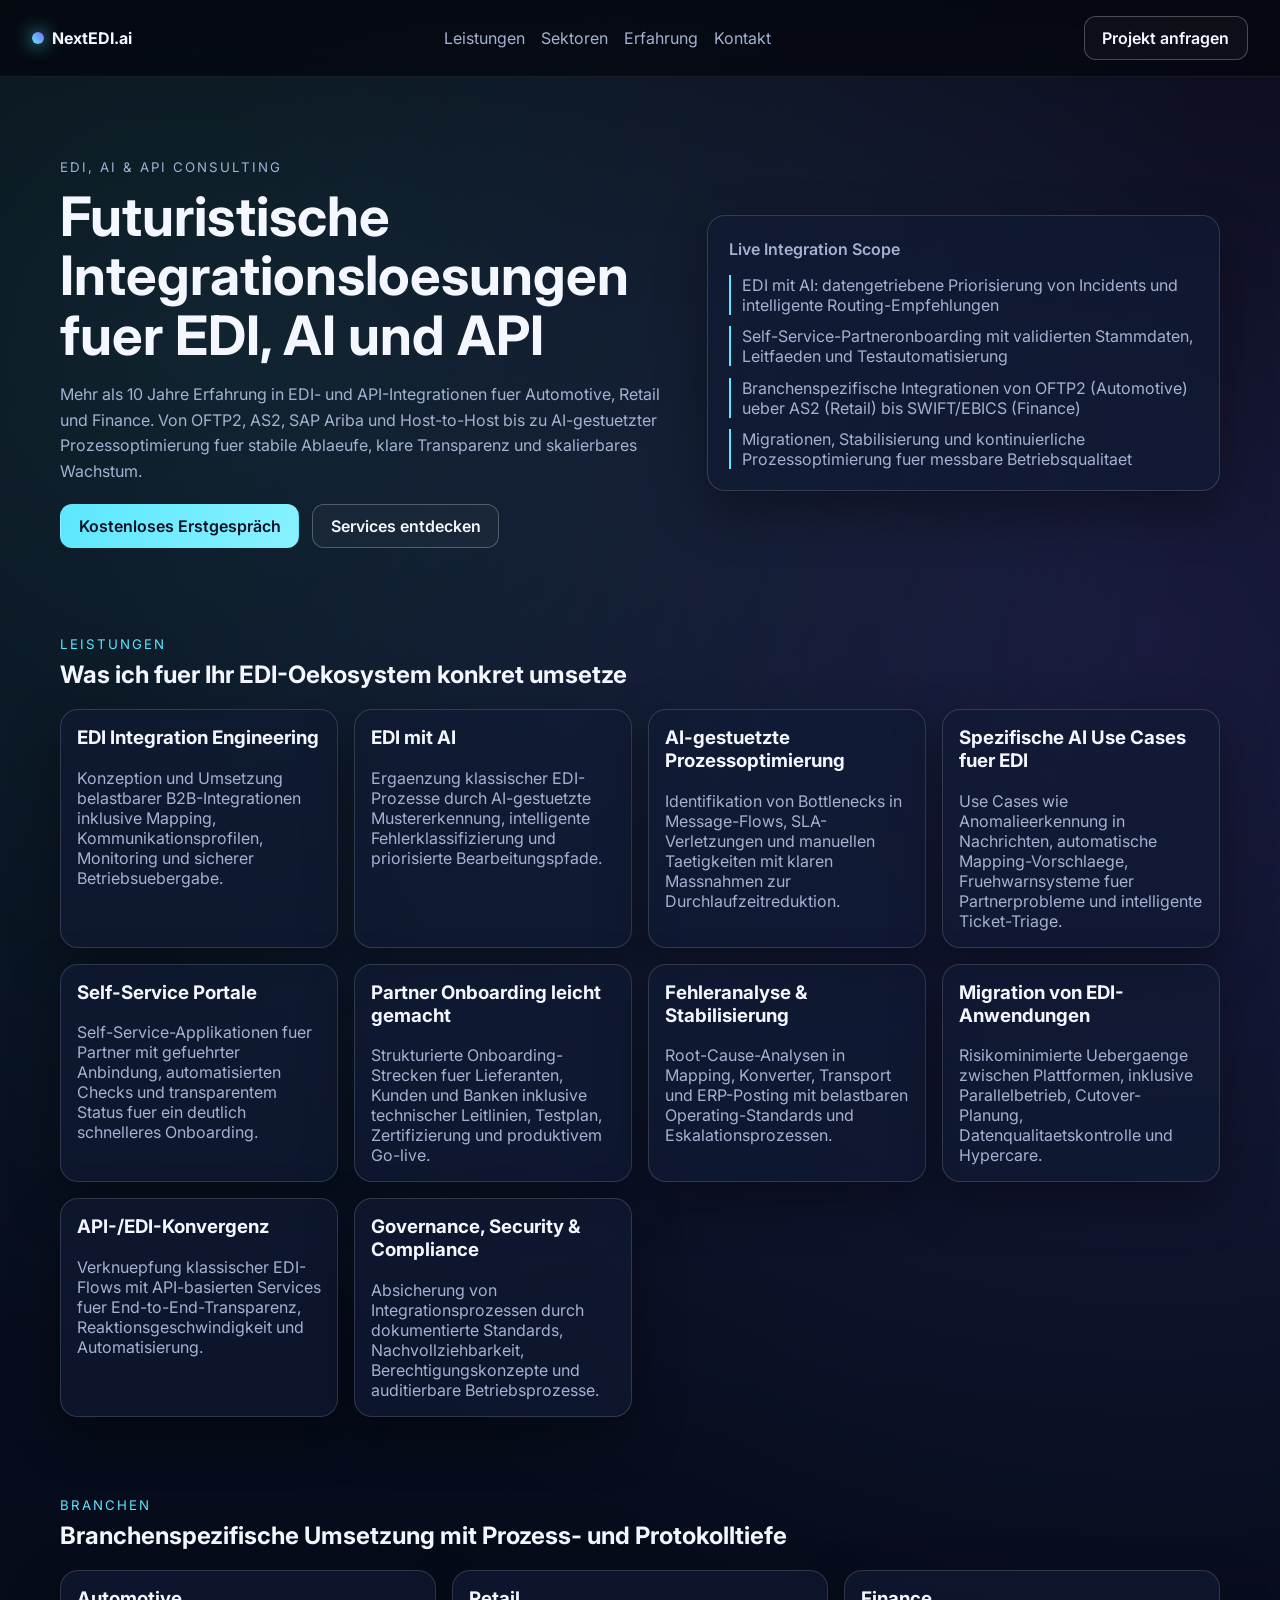
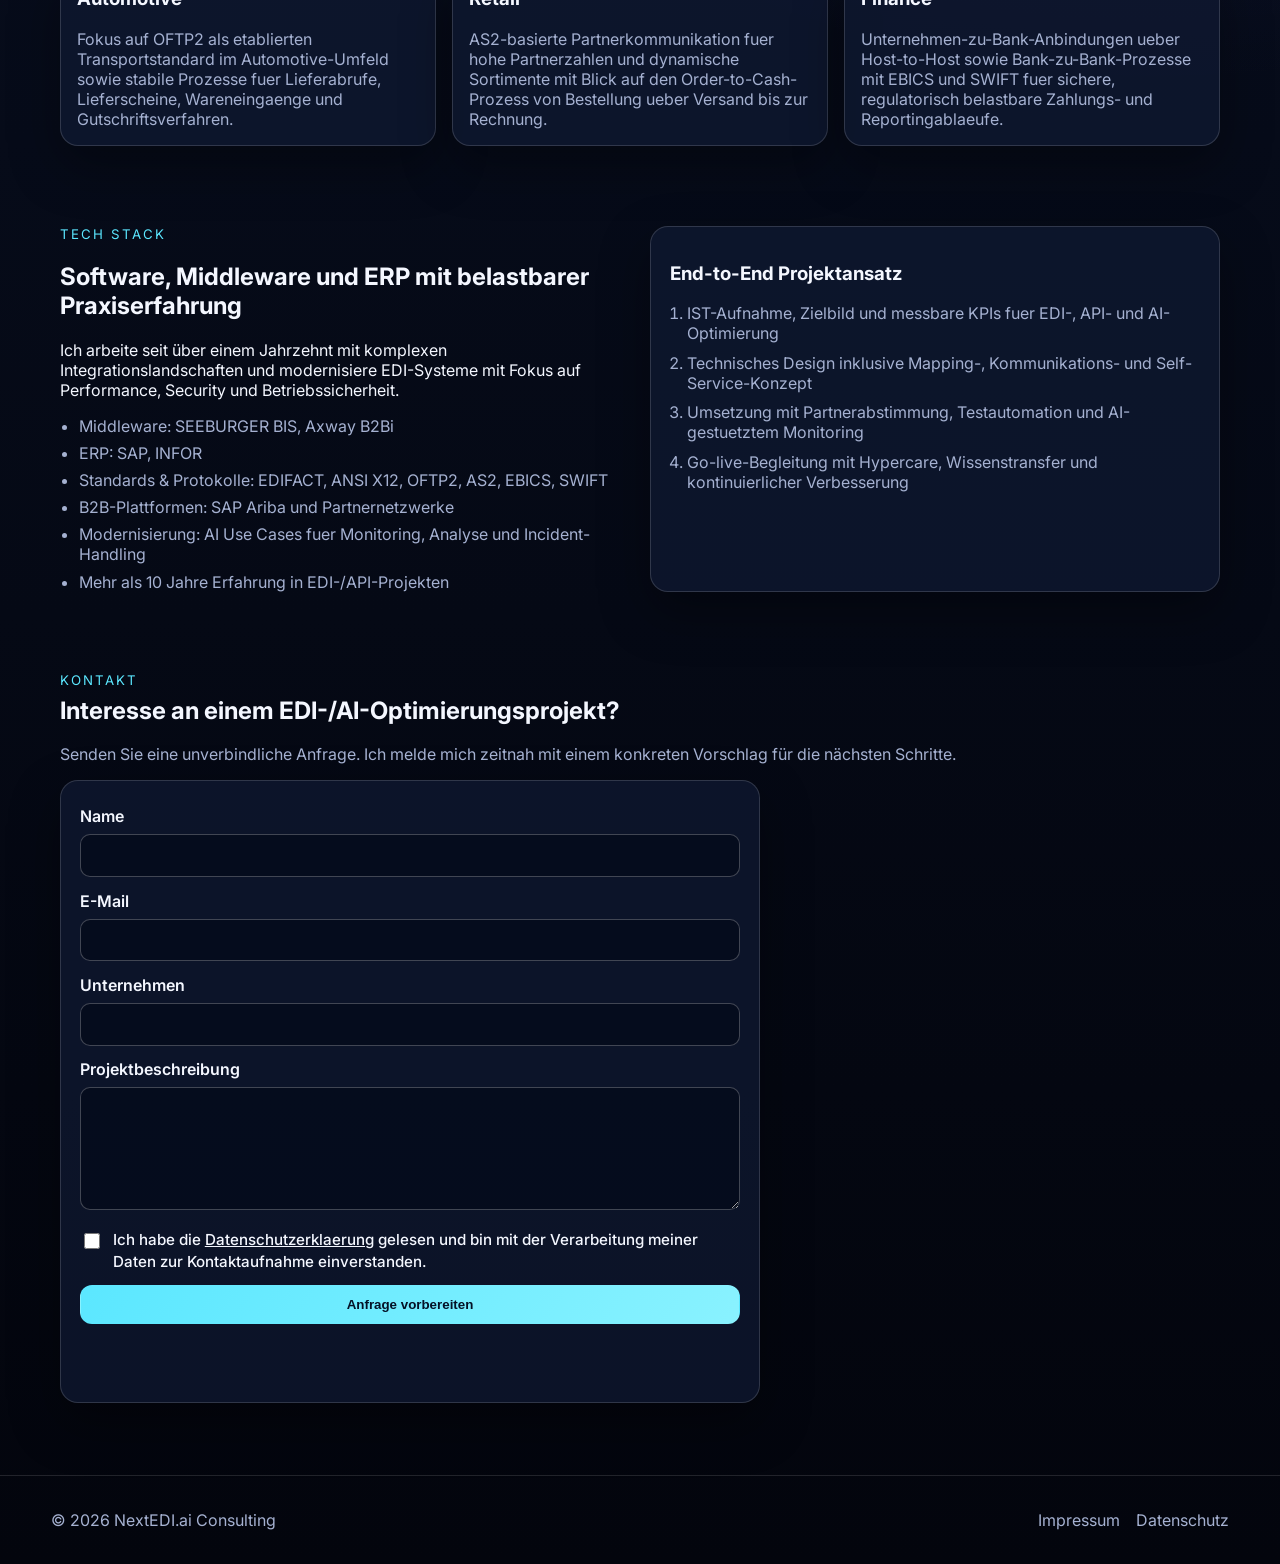
==== index.html @ 522cbedc "Update project URLs to edi-consulting path Co-authored-by: dk1189 <dk1189@users.noreply.github.com>" ====
<!doctype html>
<html lang="de">
  <head>
    <meta charset="UTF-8" />
    <meta name="viewport" content="width=device-width, initial-scale=1.0" />
    <title>NextEDI.ai | EDI, API & AI Integrationsberatung</title>
    <meta
      name="description"
      content="NextEDI.ai bietet EDI-, API- und AI-Integrationsberatung fuer Automotive, Retail und Finance: Onboarding, Self-Service, Fehleranalyse und Migration."
    />
    <meta name="robots" content="index,follow,max-snippet:-1,max-image-preview:large,max-video-preview:-1" />
    <link rel="canonical" href="https://dk1189.github.io/edi-consulting/" />
    <meta property="og:type" content="website" />
    <meta property="og:locale" content="de_DE" />
    <meta property="og:title" content="NextEDI.ai | EDI, API & AI Integrationsberatung" />
    <meta
      property="og:description"
      content="Mehr als 10 Jahre Erfahrung in EDI- und API-Projekten mit AI-gestuetzter Prozessoptimierung fuer Automotive, Retail und Finance."
    />
    <meta property="og:url" content="https://dk1189.github.io/edi-consulting/" />
    <meta property="og:site_name" content="NextEDI.ai" />
    <meta property="og:image" content="https://dk1189.github.io/edi-consulting/assets/og-image.svg" />
    <meta name="twitter:card" content="summary_large_image" />
    <meta name="twitter:title" content="NextEDI.ai | EDI, API & AI Integrationsberatung" />
    <meta
      name="twitter:description"
      content="Spezialisierte Beratung fuer EDI, API und AI in Automotive, Retail und Finance."
    />
    <meta name="twitter:image" content="https://dk1189.github.io/edi-consulting/assets/og-image.svg" />
    <link rel="preconnect" href="https://fonts.googleapis.com" />
    <link rel="preconnect" href="https://fonts.gstatic.com" crossorigin />
    <link
      href="https://fonts.googleapis.com/css2?family=Inter:wght@400;500;600;700;800&display=swap"
      rel="stylesheet"
    />
    <link rel="stylesheet" href="./assets/style.css" />
    <script type="application/ld+json">
      {
        "@context": "https://schema.org",
        "@type": "ProfessionalService",
        "name": "NextEDI.ai",
        "url": "https://dk1189.github.io/edi-consulting/",
        "description": "Beratung und Umsetzung fuer EDI, API und AI in B2B-Integrationsprozessen.",
        "areaServed": "DACH",
        "founder": {
          "@type": "Person",
          "name": "David Karaoglan"
        },
        "address": {
          "@type": "PostalAddress",
          "streetAddress": "Waldstrasse 22",
          "postalCode": "75031",
          "addressLocality": "Eppingen",
          "addressCountry": "DE"
        },
        "email": "kontakt@nextedi.ai",
        "knowsAbout": [
          "EDI",
          "API Integration",
          "AI in EDI",
          "OFTP2",
          "AS2",
          "EBICS",
          "SWIFT",
          "SAP Ariba",
          "SEEBURGER BIS",
          "Axway B2Bi"
        ]
      }
    </script>
  </head>
  <body>
    <header class="site-header">
      <a class="logo" href="#top">
        <span class="logo-glow"></span>
        <span>NextEDI.ai</span>
      </a>
      <nav class="main-nav" aria-label="Hauptnavigation">
        <a href="#services">Leistungen</a>
        <a href="#industries">Sektoren</a>
        <a href="#experience">Erfahrung</a>
        <a href="#contact">Kontakt</a>
      </nav>
      <a class="button ghost" href="#contact">Projekt anfragen</a>
    </header>

    <main id="top">
      <section class="hero">
        <div class="hero-content">
          <p class="eyebrow">EDI, AI & API CONSULTING</p>
          <h1>Futuristische Integrationsloesungen fuer EDI, AI und API</h1>
          <p>
            Mehr als 10 Jahre Erfahrung in EDI- und API-Integrationen fuer Automotive, Retail und
            Finance. Von OFTP2, AS2, SAP Ariba und Host-to-Host bis zu AI-gestuetzter
            Prozessoptimierung fuer stabile Ablaeufe, klare Transparenz und skalierbares Wachstum.
          </p>
          <div class="hero-actions">
            <a class="button" href="#contact">Kostenloses Erstgespräch</a>
            <a class="button secondary" href="#services">Services entdecken</a>
          </div>
        </div>
        <div class="hero-panel" aria-hidden="true">
          <p class="panel-title">Live Integration Scope</p>
          <ul id="highlights-list"></ul>
        </div>
      </section>

      <section id="services" class="section">
        <div class="section-head">
          <p class="eyebrow">LEISTUNGEN</p>
          <h2>Was ich fuer Ihr EDI-Oekosystem konkret umsetze</h2>
        </div>
        <div id="services-grid" class="card-grid"></div>
      </section>

      <section id="industries" class="section">
        <div class="section-head">
          <p class="eyebrow">BRANCHEN</p>
          <h2>Branchenspezifische Umsetzung mit Prozess- und Protokolltiefe</h2>
        </div>
        <div id="industries-grid" class="card-grid"></div>
      </section>

      <section id="experience" class="section split">
        <div>
          <p class="eyebrow">TECH STACK</p>
          <h2>Software, Middleware und ERP mit belastbarer Praxiserfahrung</h2>
          <p>
            Ich arbeite seit über einem Jahrzehnt mit komplexen Integrationslandschaften und
            modernisiere EDI-Systeme mit Fokus auf Performance, Security und Betriebssicherheit.
          </p>
          <ul id="tools-list" class="bullets"></ul>
        </div>
        <div class="experience-box">
          <h3>End-to-End Projektansatz</h3>
          <ol id="process-list"></ol>
        </div>
      </section>

      <section id="contact" class="section contact">
        <div class="section-head">
          <p class="eyebrow">KONTAKT</p>
          <h2>Interesse an einem EDI-/AI-Optimierungsprojekt?</h2>
          <p>
            Senden Sie eine unverbindliche Anfrage. Ich melde mich zeitnah mit einem konkreten
            Vorschlag für die nächsten Schritte.
          </p>
        </div>
        <form id="contact-form" novalidate>
          <label for="name">Name</label>
          <input id="name" name="name" type="text" required />

          <label for="email">E-Mail</label>
          <input id="email" name="email" type="email" required />

          <label for="company">Unternehmen</label>
          <input id="company" name="company" type="text" />

          <label for="message">Projektbeschreibung</label>
          <textarea id="message" name="message" rows="5" required></textarea>

          <label class="consent-row" for="privacy-consent">
            <input id="privacy-consent" name="privacy-consent" type="checkbox" required />
            <span>
              Ich habe die
              <a href="./datenschutz.html" target="_blank" rel="noopener noreferrer"
                >Datenschutzerklaerung</a
              >
              gelesen und bin mit der Verarbeitung meiner Daten zur Kontaktaufnahme einverstanden.
            </span>
          </label>

          <button class="button" type="submit">Anfrage vorbereiten</button>
          <p id="form-message" class="form-message" role="status" aria-live="polite"></p>
        </form>
      </section>
    </main>

    <footer class="site-footer">
      <p>&copy; <span id="year"></span> NextEDI.ai Consulting</p>
      <nav aria-label="Rechtliche Links">
        <a href="./impressum.html">Impressum</a>
        <a href="./datenschutz.html">Datenschutz</a>
      </nav>
    </footer>

    <script src="./assets/app.js"></script>
  </body>
</html>
---- assets/style.css ----
:root {
  --bg: #05070f;
  --bg-alt: #0a1022;
  --text: #f4f7ff;
  --muted: #a5b1d1;
  --accent: #5be7ff;
  --accent-alt: #7a6dff;
  --line: rgba(255, 255, 255, 0.15);
  --card: rgba(17, 27, 52, 0.7);
  --shadow: 0 20px 50px rgba(0, 0, 0, 0.35);
}

*,
*::before,
*::after {
  box-sizing: border-box;
}

html,
body {
  margin: 0;
  padding: 0;
}

body {
  font-family: "Inter", system-ui, -apple-system, sans-serif;
  color: var(--text);
  background:
    radial-gradient(circle at 15% 10%, rgba(91, 231, 255, 0.12), transparent 34%),
    radial-gradient(circle at 90% 20%, rgba(122, 109, 255, 0.17), transparent 38%),
    linear-gradient(180deg, #04060d 0%, #070d1d 40%, #03050d 100%);
  min-height: 100vh;
}

a {
  color: inherit;
}

.site-header {
  position: sticky;
  top: 0;
  z-index: 10;
  backdrop-filter: blur(10px);
  background: rgba(4, 7, 15, 0.78);
  border-bottom: 1px solid rgba(255, 255, 255, 0.08);
  display: flex;
  align-items: center;
  justify-content: space-between;
  gap: 1rem;
  padding: 1rem 2rem;
}

.logo {
  display: inline-flex;
  align-items: center;
  gap: 0.5rem;
  text-decoration: none;
  font-weight: 700;
}

.logo-glow {
  width: 12px;
  height: 12px;
  border-radius: 999px;
  background: linear-gradient(45deg, var(--accent), var(--accent-alt));
  box-shadow: 0 0 18px var(--accent);
}

.main-nav {
  display: flex;
  flex-wrap: wrap;
  gap: 1rem;
}

.main-nav a,
.site-footer a {
  text-decoration: none;
  color: var(--muted);
  transition: color 0.2s ease;
}

.main-nav a:hover,
.site-footer a:hover {
  color: var(--text);
}

main {
  width: min(1160px, 92%);
  margin: 0 auto;
}

.hero {
  display: grid;
  grid-template-columns: 1.2fr 1fr;
  align-items: center;
  gap: 2rem;
  padding: 5rem 0 3rem;
}

.hero h1 {
  font-size: clamp(2rem, 5vw, 3.4rem);
  line-height: 1.1;
  margin: 0.2rem 0 1rem;
}

.hero p {
  color: var(--muted);
  line-height: 1.6;
}

.eyebrow {
  color: var(--accent);
  font-size: 0.83rem;
  letter-spacing: 0.15em;
  text-transform: uppercase;
  margin: 0 0 0.5rem;
}

.hero-panel,
.card,
.experience-box,
form,
.legal-content {
  background: var(--card);
  border: 1px solid var(--line);
  border-radius: 18px;
  box-shadow: var(--shadow);
}

.hero-panel {
  padding: 1.3rem;
}

.panel-title {
  margin: 0 0 0.8rem;
  font-weight: 600;
}

.hero-panel ul {
  list-style: none;
  padding: 0;
  margin: 0;
  display: grid;
  gap: 0.7rem;
}

.hero-panel li {
  color: var(--muted);
  border-left: 2px solid var(--accent);
  padding-left: 0.7rem;
}

.hero-actions {
  display: flex;
  flex-wrap: wrap;
  gap: 0.8rem;
  margin-top: 1.2rem;
}

.button {
  display: inline-flex;
  align-items: center;
  justify-content: center;
  border-radius: 12px;
  border: 1px solid transparent;
  padding: 0.7rem 1.1rem;
  text-decoration: none;
  font-weight: 600;
  color: #041126;
  background: linear-gradient(125deg, var(--accent), #89f2ff);
  cursor: pointer;
  transition: transform 0.2s ease, box-shadow 0.2s ease;
}

.button:hover {
  transform: translateY(-1px);
  box-shadow: 0 8px 24px rgba(91, 231, 255, 0.35);
}

.button.secondary,
.button.ghost {
  color: var(--text);
  border-color: rgba(255, 255, 255, 0.25);
  background: rgba(255, 255, 255, 0.03);
}

.section {
  padding: 2.5rem 0;
}

.section-head h2 {
  margin-top: 0;
}

.section-head p:not(.eyebrow) {
  color: var(--muted);
}

.card-grid {
  display: grid;
  grid-template-columns: repeat(auto-fit, minmax(220px, 1fr));
  gap: 1rem;
}

.card {
  padding: 1rem;
}

.card h3 {
  margin-top: 0;
}

.card p {
  color: var(--muted);
  margin-bottom: 0;
}

.split {
  display: grid;
  grid-template-columns: 1fr 1fr;
  gap: 1.2rem;
}

.bullets {
  margin: 1rem 0 0;
  padding-left: 1.2rem;
  color: var(--muted);
}

.bullets li + li {
  margin-top: 0.45rem;
}

.experience-box {
  padding: 1rem 1.2rem;
}

.experience-box ol {
  margin: 0.8rem 0 0;
  color: var(--muted);
  padding-left: 1.1rem;
}

.experience-box li + li {
  margin-top: 0.6rem;
}

.contact form,
form {
  max-width: 700px;
  padding: 1.2rem;
  display: grid;
  gap: 0.5rem;
}

label {
  font-weight: 600;
  margin-top: 0.35rem;
}

.consent-row {
  display: flex;
  align-items: flex-start;
  gap: 0.6rem;
  font-weight: 500;
  font-size: 0.95rem;
  line-height: 1.45;
  margin: 0.7rem 0 0.2rem;
}

.consent-row input[type="checkbox"] {
  width: 1rem;
  height: 1rem;
  padding: 0;
  border-radius: 4px;
  border: 1px solid rgba(255, 255, 255, 0.45);
  background: rgba(3, 9, 25, 0.9);
  margin-top: 0.2rem;
  flex-shrink: 0;
  accent-color: var(--accent);
}

.consent-row a {
  color: var(--accent-2);
}

input,
textarea {
  background: rgba(3, 9, 25, 0.7);
  border: 1px solid rgba(255, 255, 255, 0.24);
  border-radius: 10px;
  color: var(--text);
  padding: 0.65rem 0.75rem;
  font: inherit;
}

input:focus,
textarea:focus {
  outline: 2px solid rgba(91, 231, 255, 0.55);
  outline-offset: 1px;
}

.form-message {
  min-height: 1.2rem;
  color: var(--muted);
}

.site-footer {
  border-top: 1px solid rgba(255, 255, 255, 0.12);
  margin-top: 2rem;
  padding: 1.1rem 4%;
  display: flex;
  align-items: center;
  justify-content: space-between;
  gap: 1rem;
  color: var(--muted);
}

.site-footer nav {
  display: flex;
  gap: 1rem;
}

.legal-page main {
  width: min(900px, 92%);
  padding: 3rem 0;
}

.legal-content {
  padding: 1.2rem;
  line-height: 1.6;
  color: var(--muted);
}

.legal-content h1,
.legal-content h2 {
  color: var(--text);
}

@media (max-width: 900px) {
  .hero,
  .split {
    grid-template-columns: 1fr;
  }

  .site-header {
    padding: 0.9rem 1rem;
  }

  .main-nav {
    display: none;
  }

  .site-footer {
    flex-direction: column;
    align-items: flex-start;
  }
}
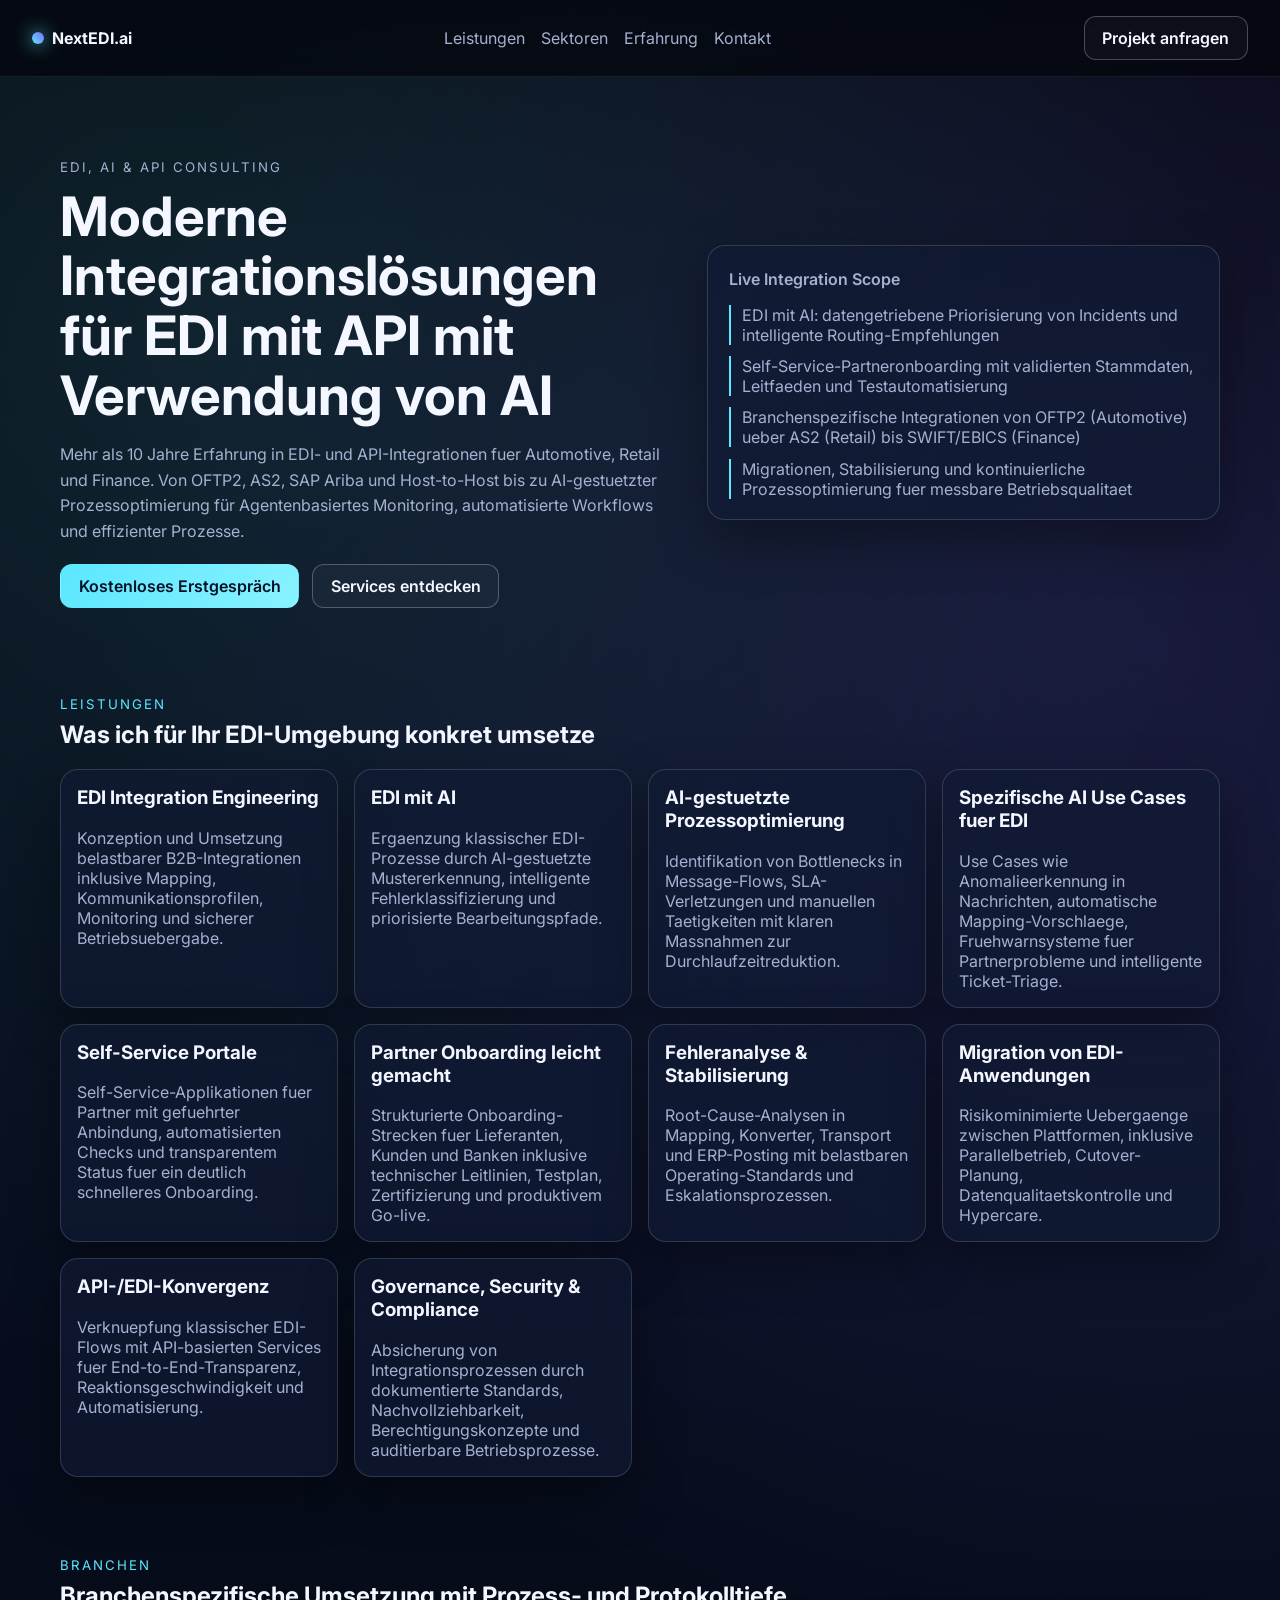
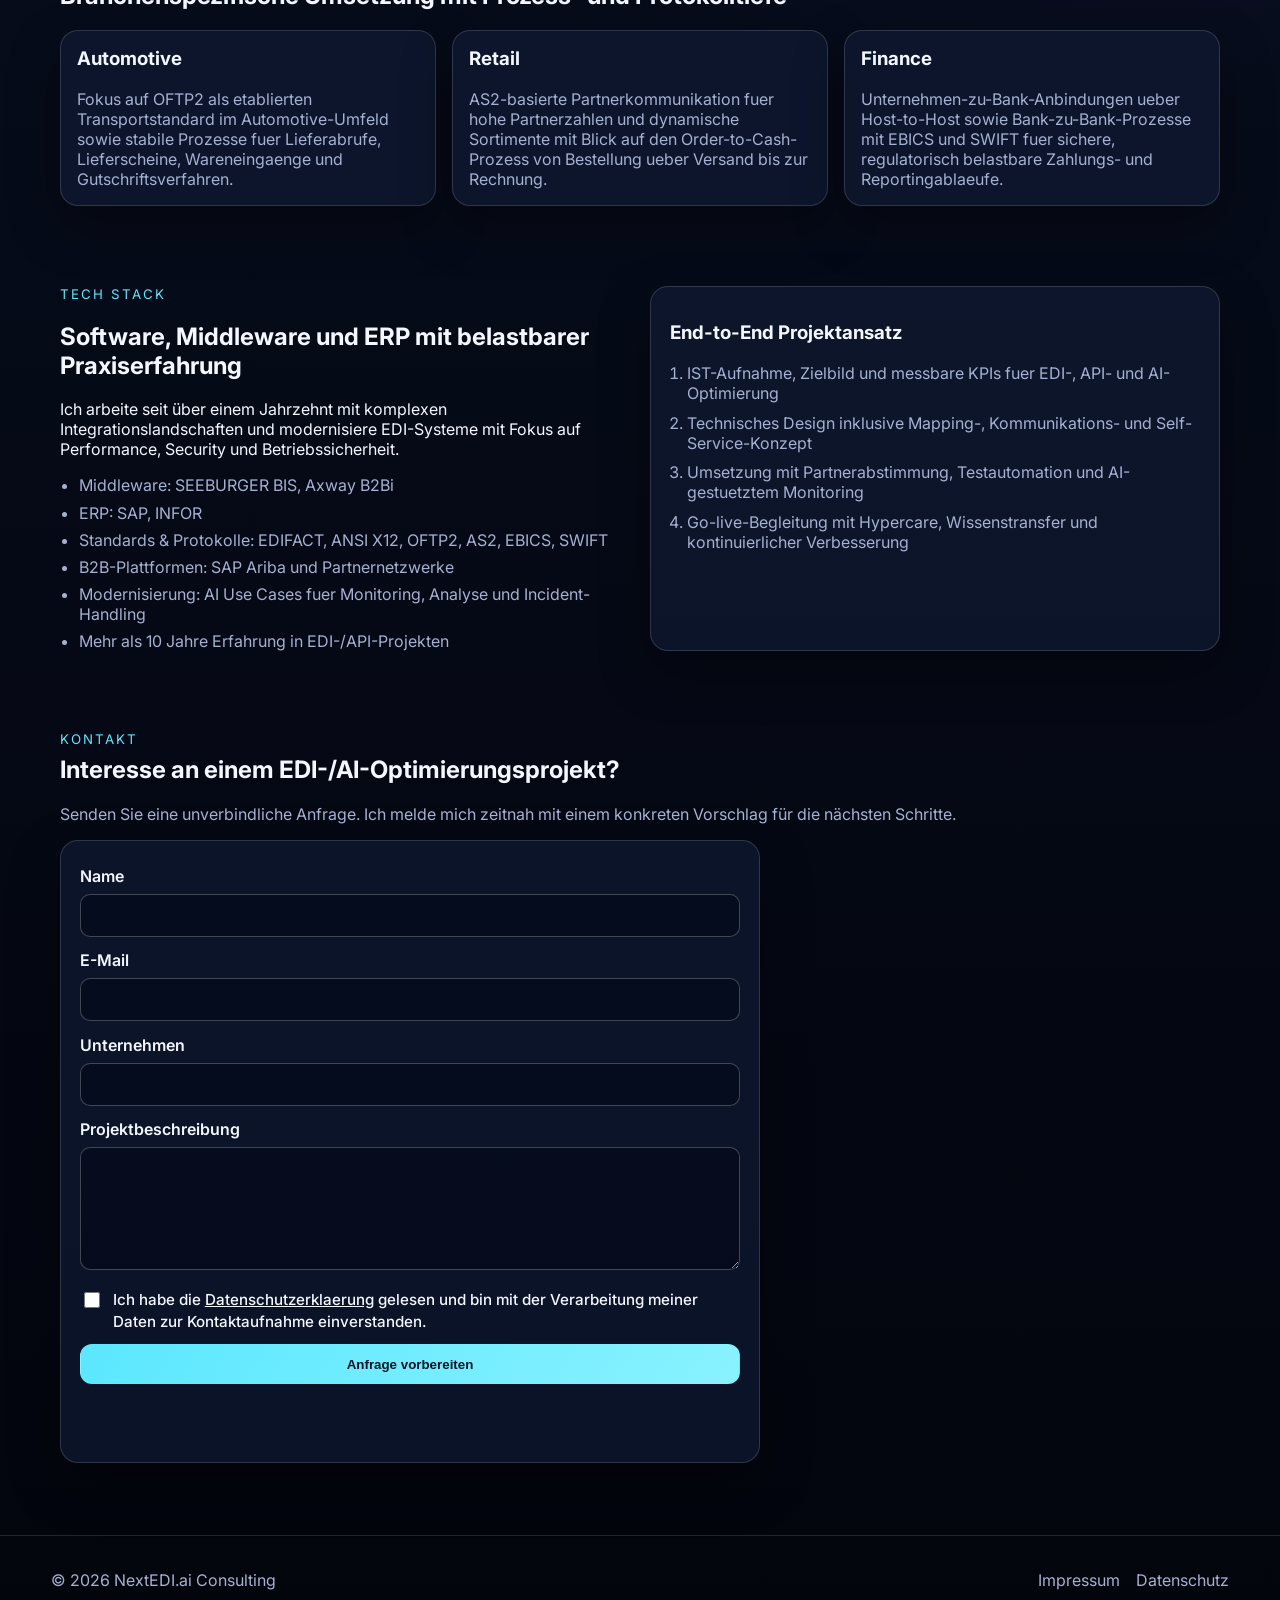
==== commit 4c83387c: "Update meta descriptions and headings in index.html" ====
--- a/index.html
+++ b/index.html
@@ -6,7 +6,7 @@
     <title>NextEDI.ai | EDI, API & AI Integrationsberatung</title>
     <meta
       name="description"
-      content="NextEDI.ai bietet EDI-, API- und AI-Integrationsberatung fuer Automotive, Retail und Finance: Onboarding, Self-Service, Fehleranalyse und Migration."
+      content="NextEDI.ai bietet EDI-, API- und AI-Integrationsberatung: Von Partner Onboarding, Self-Service, Fehleranalyse und Migration."
     />
     <meta name="robots" content="index,follow,max-snippet:-1,max-image-preview:large,max-video-preview:-1" />
     <link rel="canonical" href="https://dk1189.github.io/edi-consulting/" />
@@ -15,7 +15,7 @@
     <meta property="og:title" content="NextEDI.ai | EDI, API & AI Integrationsberatung" />
     <meta
       property="og:description"
-      content="Mehr als 10 Jahre Erfahrung in EDI- und API-Projekten mit AI-gestuetzter Prozessoptimierung fuer Automotive, Retail und Finance."
+      content="Mehr als 10 Jahre Erfahrung in EDI- und API-Projekten mit AI-gestuetzter Prozessoptimierung."
     />
     <meta property="og:url" content="https://dk1189.github.io/edi-consulting/" />
     <meta property="og:site_name" content="NextEDI.ai" />
@@ -88,11 +88,11 @@
       <section class="hero">
         <div class="hero-content">
           <p class="eyebrow">EDI, AI & API CONSULTING</p>
-          <h1>Futuristische Integrationsloesungen fuer EDI, AI und API</h1>
+          <h1>Moderne Integrationslösungen für EDI mit API mit Verwendung von AI</h1>
           <p>
             Mehr als 10 Jahre Erfahrung in EDI- und API-Integrationen fuer Automotive, Retail und
             Finance. Von OFTP2, AS2, SAP Ariba und Host-to-Host bis zu AI-gestuetzter
-            Prozessoptimierung fuer stabile Ablaeufe, klare Transparenz und skalierbares Wachstum.
+            Prozessoptimierung für Agentenbasiertes Monitoring, automatisierte Workflows und effizienter Prozesse.
           </p>
           <div class="hero-actions">
             <a class="button" href="#contact">Kostenloses Erstgespräch</a>
@@ -108,7 +108,7 @@
       <section id="services" class="section">
         <div class="section-head">
           <p class="eyebrow">LEISTUNGEN</p>
-          <h2>Was ich fuer Ihr EDI-Oekosystem konkret umsetze</h2>
+          <h2>Was ich für Ihr EDI-Umgebung konkret umsetze</h2>
         </div>
         <div id="services-grid" class="card-grid"></div>
       </section>
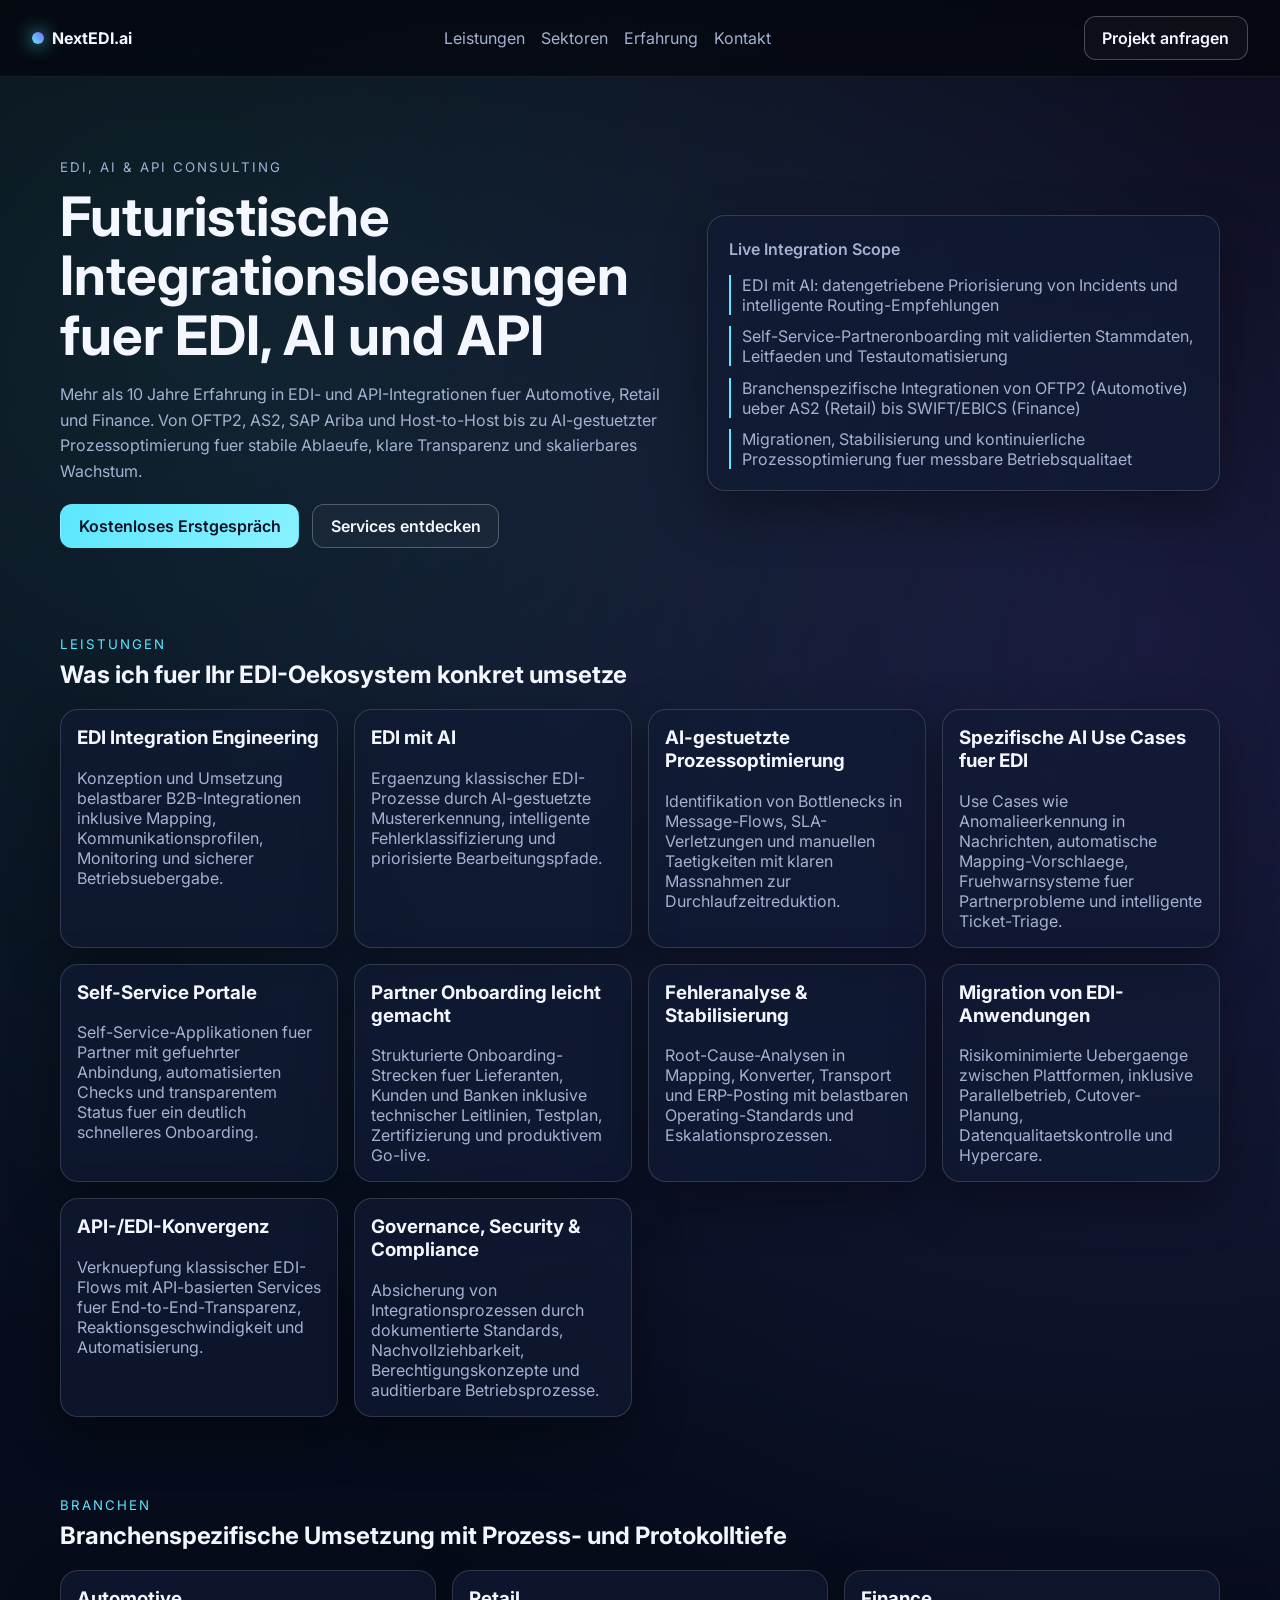
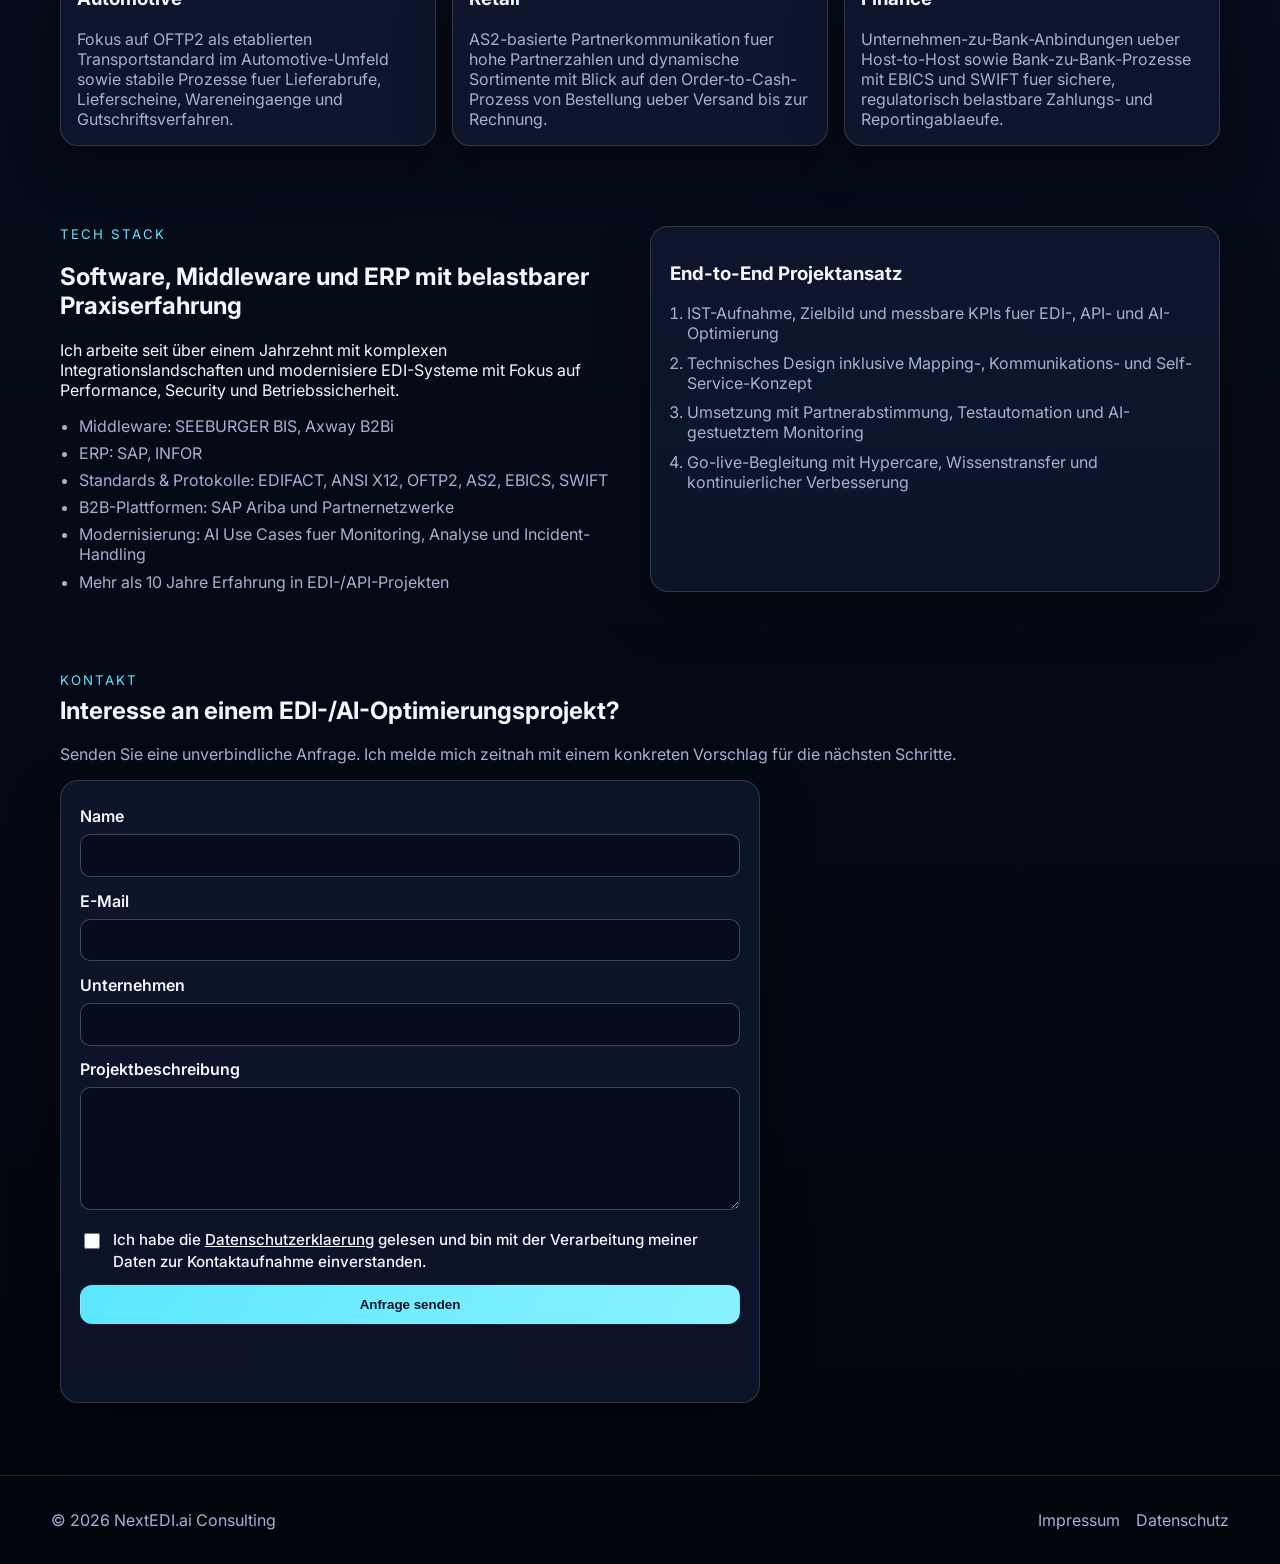
==== commit 5f31486e: "Add direct contact form delivery via Formspree Co-authored-by: dk1189 <dk1189@users.noreply.github.c" ====
--- a/index.html
+++ b/index.html
@@ -6,7 +6,7 @@
     <title>NextEDI.ai | EDI, API & AI Integrationsberatung</title>
     <meta
       name="description"
-      content="NextEDI.ai bietet EDI-, API- und AI-Integrationsberatung: Von Partner Onboarding, Self-Service, Fehleranalyse und Migration."
+      content="NextEDI.ai bietet EDI-, API- und AI-Integrationsberatung fuer Automotive, Retail und Finance: Onboarding, Self-Service, Fehleranalyse und Migration."
     />
     <meta name="robots" content="index,follow,max-snippet:-1,max-image-preview:large,max-video-preview:-1" />
     <link rel="canonical" href="https://dk1189.github.io/edi-consulting/" />
@@ -15,7 +15,7 @@
     <meta property="og:title" content="NextEDI.ai | EDI, API & AI Integrationsberatung" />
     <meta
       property="og:description"
-      content="Mehr als 10 Jahre Erfahrung in EDI- und API-Projekten mit AI-gestuetzter Prozessoptimierung."
+      content="Mehr als 10 Jahre Erfahrung in EDI- und API-Projekten mit AI-gestuetzter Prozessoptimierung fuer Automotive, Retail und Finance."
     />
     <meta property="og:url" content="https://dk1189.github.io/edi-consulting/" />
     <meta property="og:site_name" content="NextEDI.ai" />
@@ -88,11 +88,11 @@
       <section class="hero">
         <div class="hero-content">
           <p class="eyebrow">EDI, AI & API CONSULTING</p>
-          <h1>Moderne Integrationslösungen für EDI mit API mit Verwendung von AI</h1>
+          <h1>Futuristische Integrationsloesungen fuer EDI, AI und API</h1>
           <p>
             Mehr als 10 Jahre Erfahrung in EDI- und API-Integrationen fuer Automotive, Retail und
             Finance. Von OFTP2, AS2, SAP Ariba und Host-to-Host bis zu AI-gestuetzter
-            Prozessoptimierung für Agentenbasiertes Monitoring, automatisierte Workflows und effizienter Prozesse.
+            Prozessoptimierung fuer stabile Ablaeufe, klare Transparenz und skalierbares Wachstum.
           </p>
           <div class="hero-actions">
             <a class="button" href="#contact">Kostenloses Erstgespräch</a>
@@ -108,7 +108,7 @@
       <section id="services" class="section">
         <div class="section-head">
           <p class="eyebrow">LEISTUNGEN</p>
-          <h2>Was ich für Ihr EDI-Umgebung konkret umsetze</h2>
+          <h2>Was ich fuer Ihr EDI-Oekosystem konkret umsetze</h2>
         </div>
         <div id="services-grid" class="card-grid"></div>
       </section>
@@ -146,7 +146,12 @@
             Vorschlag für die nächsten Schritte.
           </p>
         </div>
-        <form id="contact-form" novalidate>
+        <form
+          id="contact-form"
+          action="https://formspree.io/f/xeqyvzpo"
+          method="post"
+          novalidate
+        >
           <label for="name">Name</label>
           <input id="name" name="name" type="text" required />
 
@@ -158,6 +163,15 @@
 
           <label for="message">Projektbeschreibung</label>
           <textarea id="message" name="message" rows="5" required></textarea>
+
+          <input
+            type="text"
+            name="_honey"
+            tabindex="-1"
+            autocomplete="off"
+            aria-hidden="true"
+            class="visually-hidden"
+          />
 
           <label class="consent-row" for="privacy-consent">
             <input id="privacy-consent" name="privacy-consent" type="checkbox" required />
@@ -170,7 +184,7 @@
             </span>
           </label>
 
-          <button class="button" type="submit">Anfrage vorbereiten</button>
+          <button class="button" type="submit">Anfrage senden</button>
           <p id="form-message" class="form-message" role="status" aria-live="polite"></p>
         </form>
       </section>
--- a/assets/style.css
+++ b/assets/style.css
@@ -258,6 +258,18 @@
   margin-top: 0.35rem;
 }
 
+.visually-hidden {
+  position: absolute;
+  width: 1px;
+  height: 1px;
+  padding: 0;
+  margin: -1px;
+  overflow: hidden;
+  clip: rect(0, 0, 0, 0);
+  white-space: nowrap;
+  border: 0;
+}
+
 .consent-row {
   display: flex;
   align-items: flex-start;
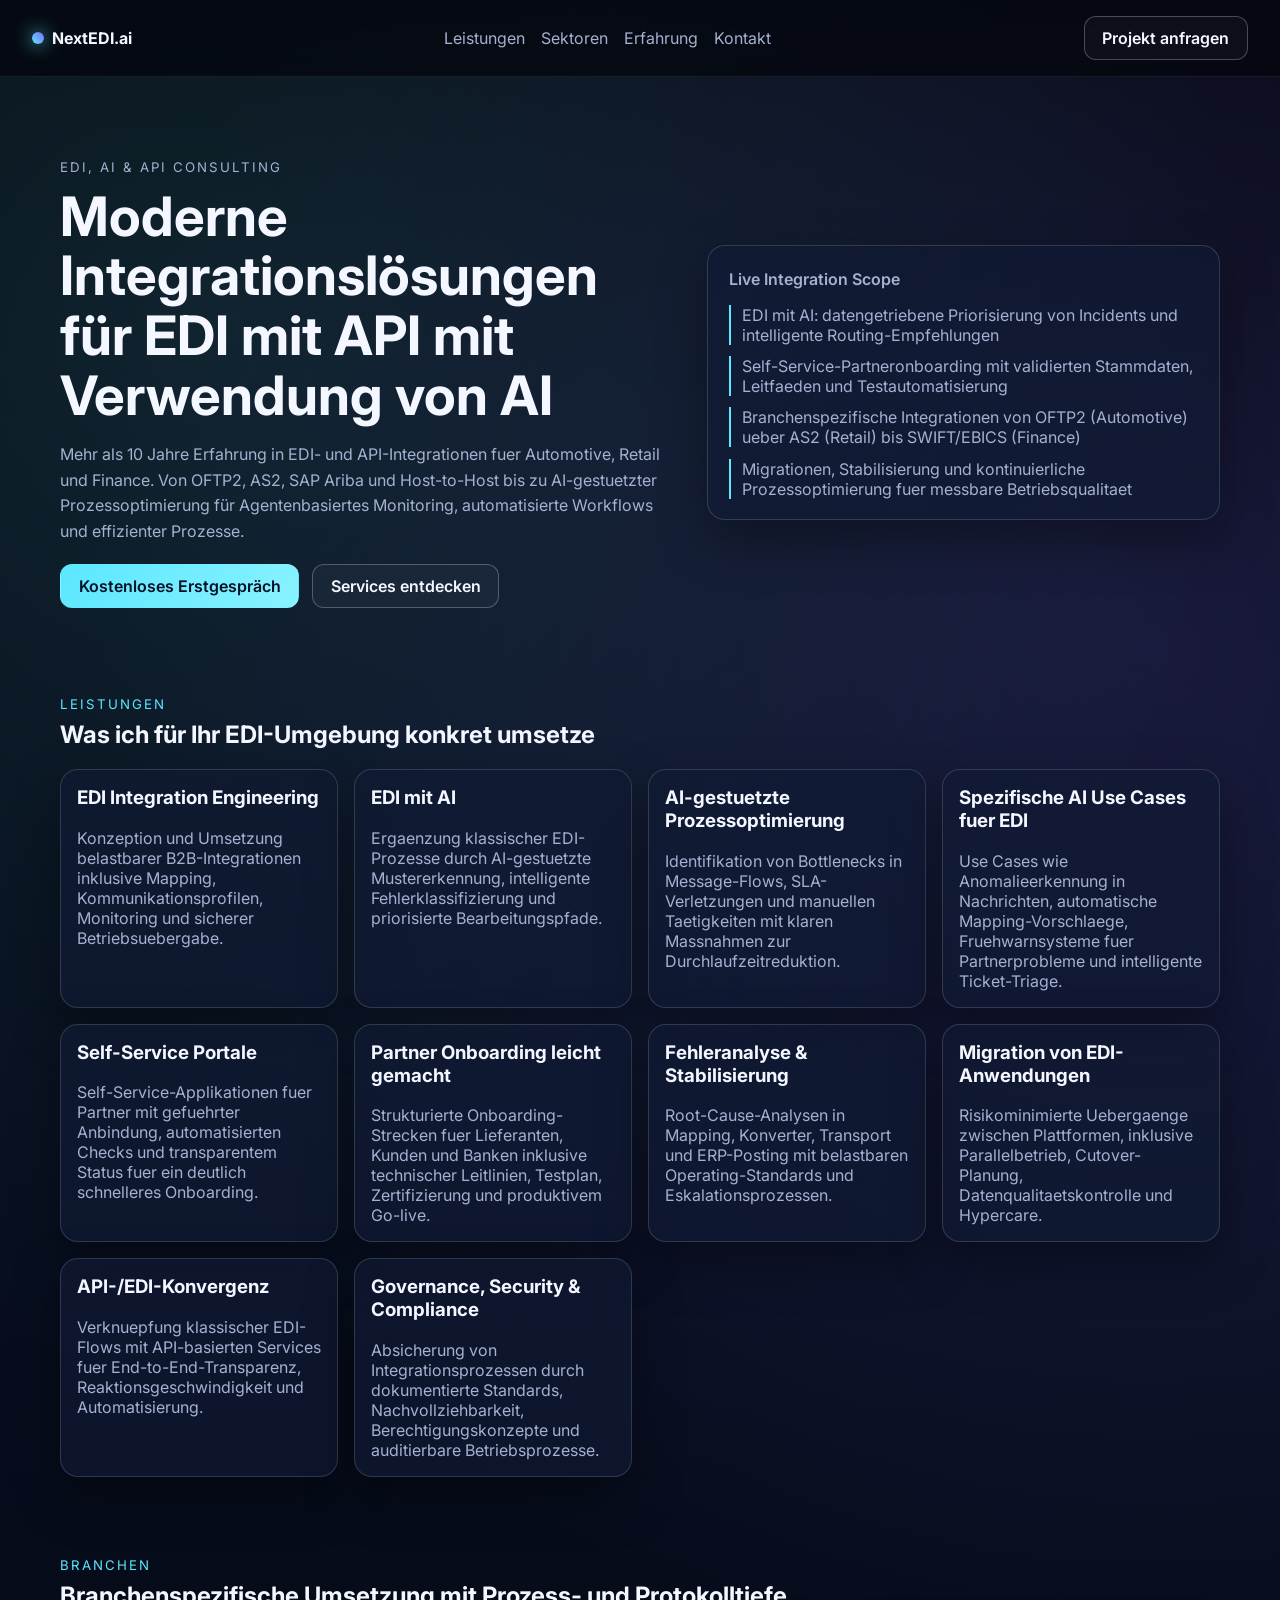
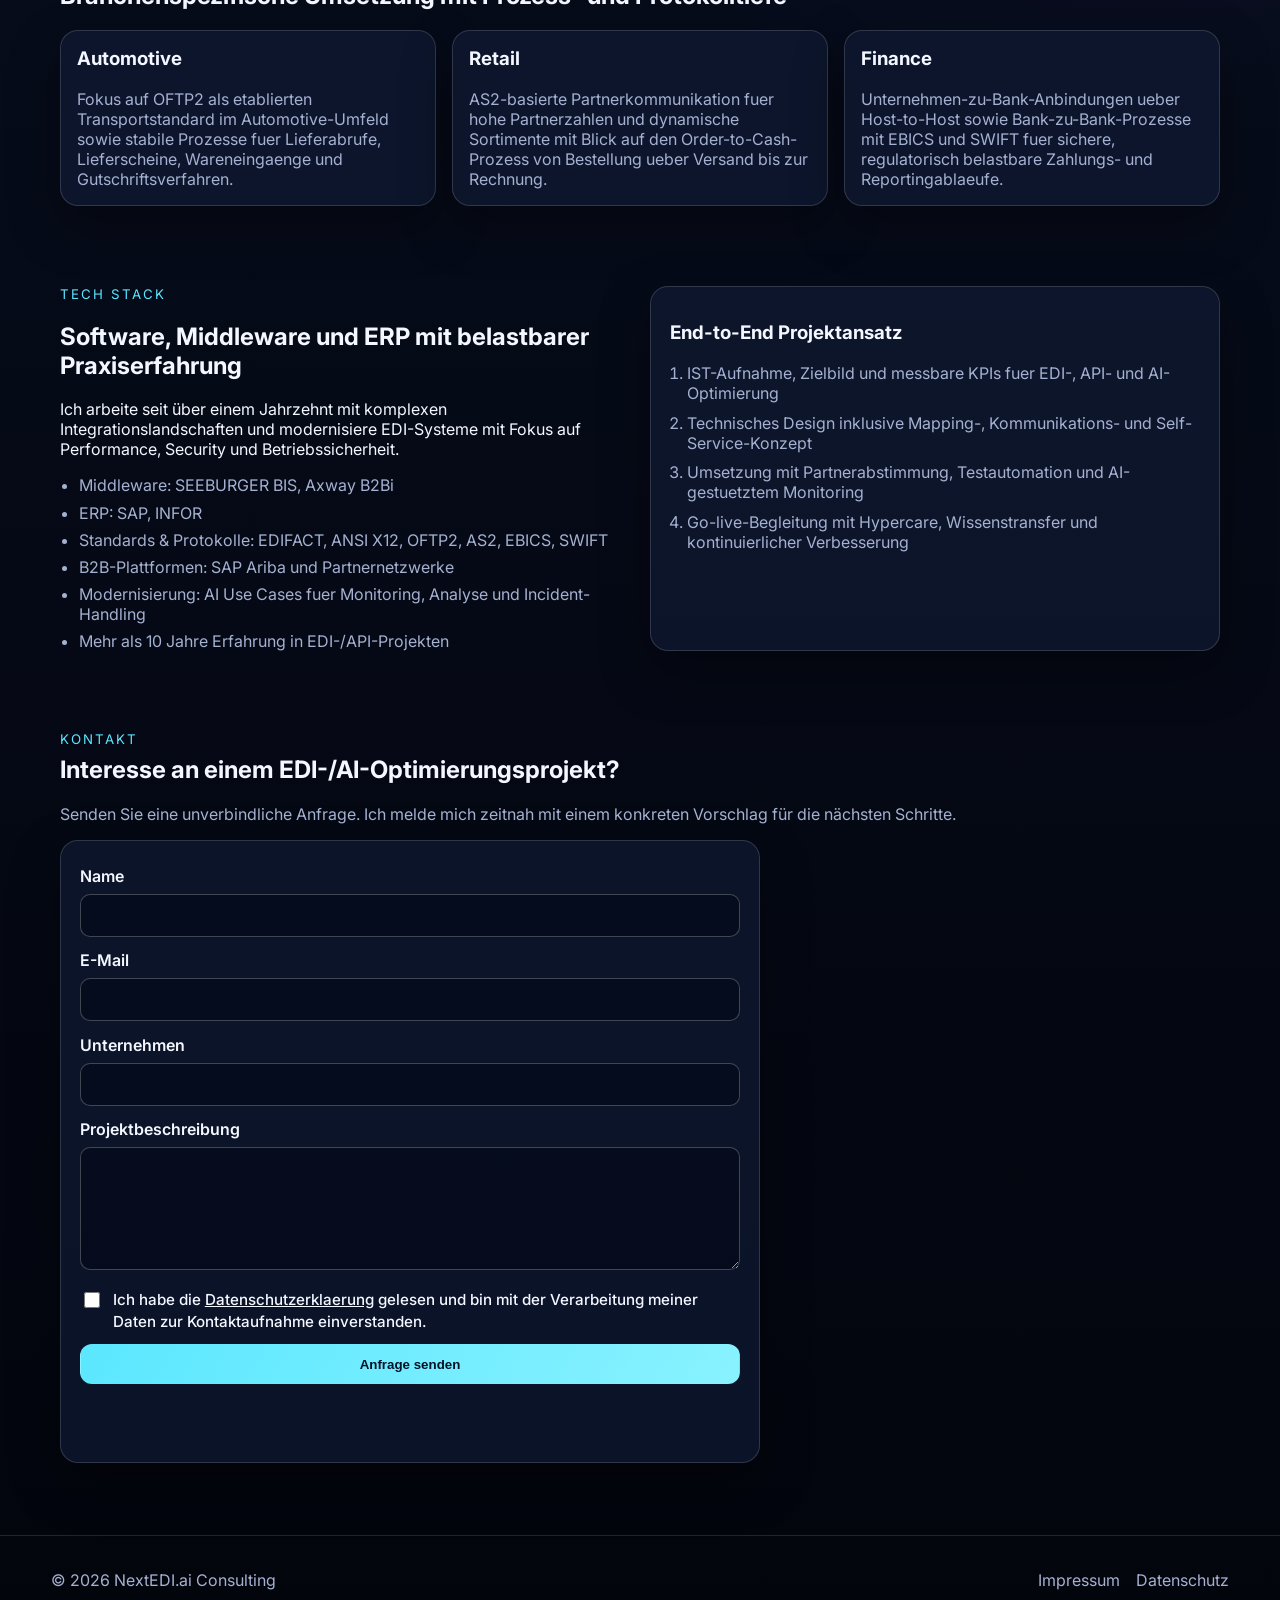
==== commit e95c48a6: "Merge branch 'cursor/direct-form-email-delivery-d9d9' into main Co-authored-by: dk1189 <dk1189@users" ====
--- a/index.html
+++ b/index.html
@@ -6,7 +6,7 @@
     <title>NextEDI.ai | EDI, API & AI Integrationsberatung</title>
     <meta
       name="description"
-      content="NextEDI.ai bietet EDI-, API- und AI-Integrationsberatung fuer Automotive, Retail und Finance: Onboarding, Self-Service, Fehleranalyse und Migration."
+      content="NextEDI.ai bietet EDI-, API- und AI-Integrationsberatung: Von Partner Onboarding, Self-Service, Fehleranalyse und Migration."
     />
     <meta name="robots" content="index,follow,max-snippet:-1,max-image-preview:large,max-video-preview:-1" />
     <link rel="canonical" href="https://dk1189.github.io/edi-consulting/" />
@@ -15,7 +15,7 @@
     <meta property="og:title" content="NextEDI.ai | EDI, API & AI Integrationsberatung" />
     <meta
       property="og:description"
-      content="Mehr als 10 Jahre Erfahrung in EDI- und API-Projekten mit AI-gestuetzter Prozessoptimierung fuer Automotive, Retail und Finance."
+      content="Mehr als 10 Jahre Erfahrung in EDI- und API-Projekten mit AI-gestuetzter Prozessoptimierung."
     />
     <meta property="og:url" content="https://dk1189.github.io/edi-consulting/" />
     <meta property="og:site_name" content="NextEDI.ai" />
@@ -88,11 +88,11 @@
       <section class="hero">
         <div class="hero-content">
           <p class="eyebrow">EDI, AI & API CONSULTING</p>
-          <h1>Futuristische Integrationsloesungen fuer EDI, AI und API</h1>
+          <h1>Moderne Integrationslösungen für EDI mit API mit Verwendung von AI</h1>
           <p>
             Mehr als 10 Jahre Erfahrung in EDI- und API-Integrationen fuer Automotive, Retail und
             Finance. Von OFTP2, AS2, SAP Ariba und Host-to-Host bis zu AI-gestuetzter
-            Prozessoptimierung fuer stabile Ablaeufe, klare Transparenz und skalierbares Wachstum.
+            Prozessoptimierung für Agentenbasiertes Monitoring, automatisierte Workflows und effizienter Prozesse.
           </p>
           <div class="hero-actions">
             <a class="button" href="#contact">Kostenloses Erstgespräch</a>
@@ -108,7 +108,7 @@
       <section id="services" class="section">
         <div class="section-head">
           <p class="eyebrow">LEISTUNGEN</p>
-          <h2>Was ich fuer Ihr EDI-Oekosystem konkret umsetze</h2>
+          <h2>Was ich für Ihr EDI-Umgebung konkret umsetze</h2>
         </div>
         <div id="services-grid" class="card-grid"></div>
       </section>
@@ -148,8 +148,8 @@
         </div>
         <form
           id="contact-form"
-          action="https://formspree.io/f/xeqyvzpo"
           method="post"
+          data-mail="ZGF2aWRrMDQ4OUBnbWFpbC5jb20="
           novalidate
         >
           <label for="name">Name</label>
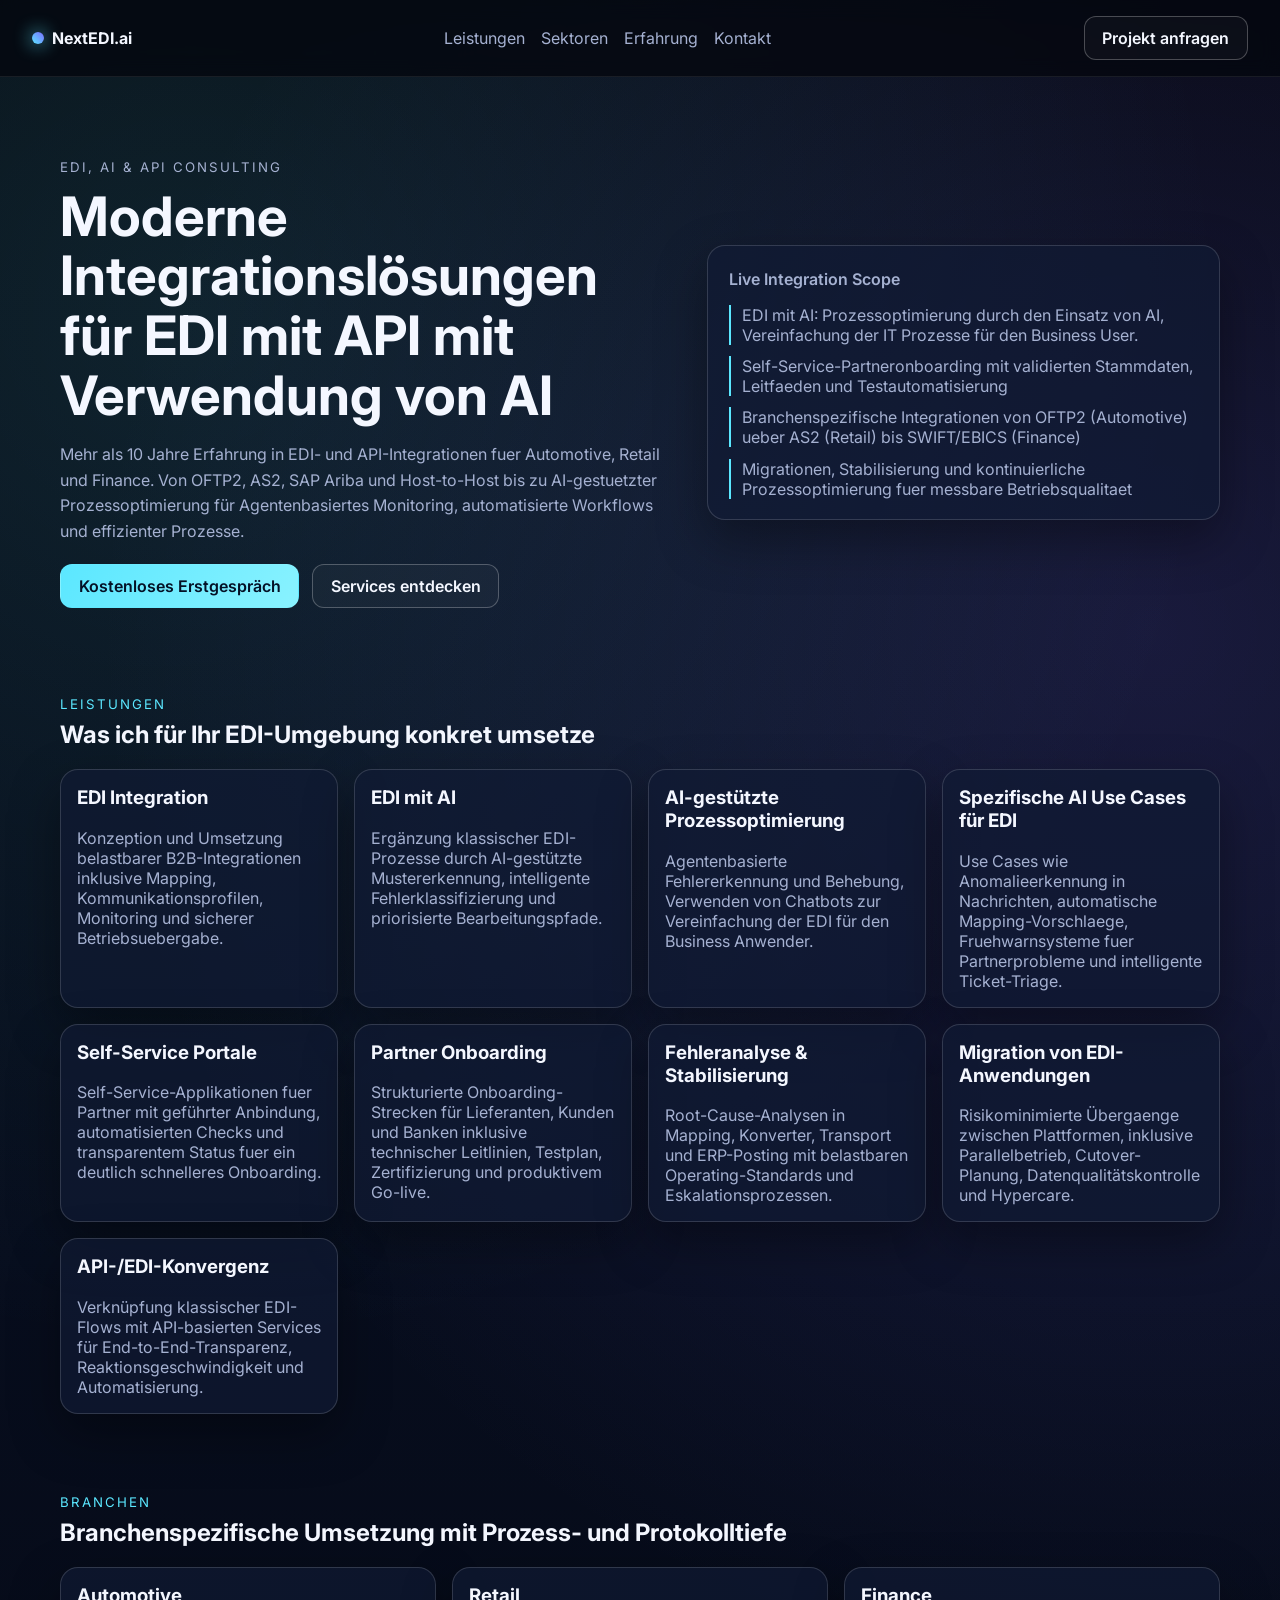
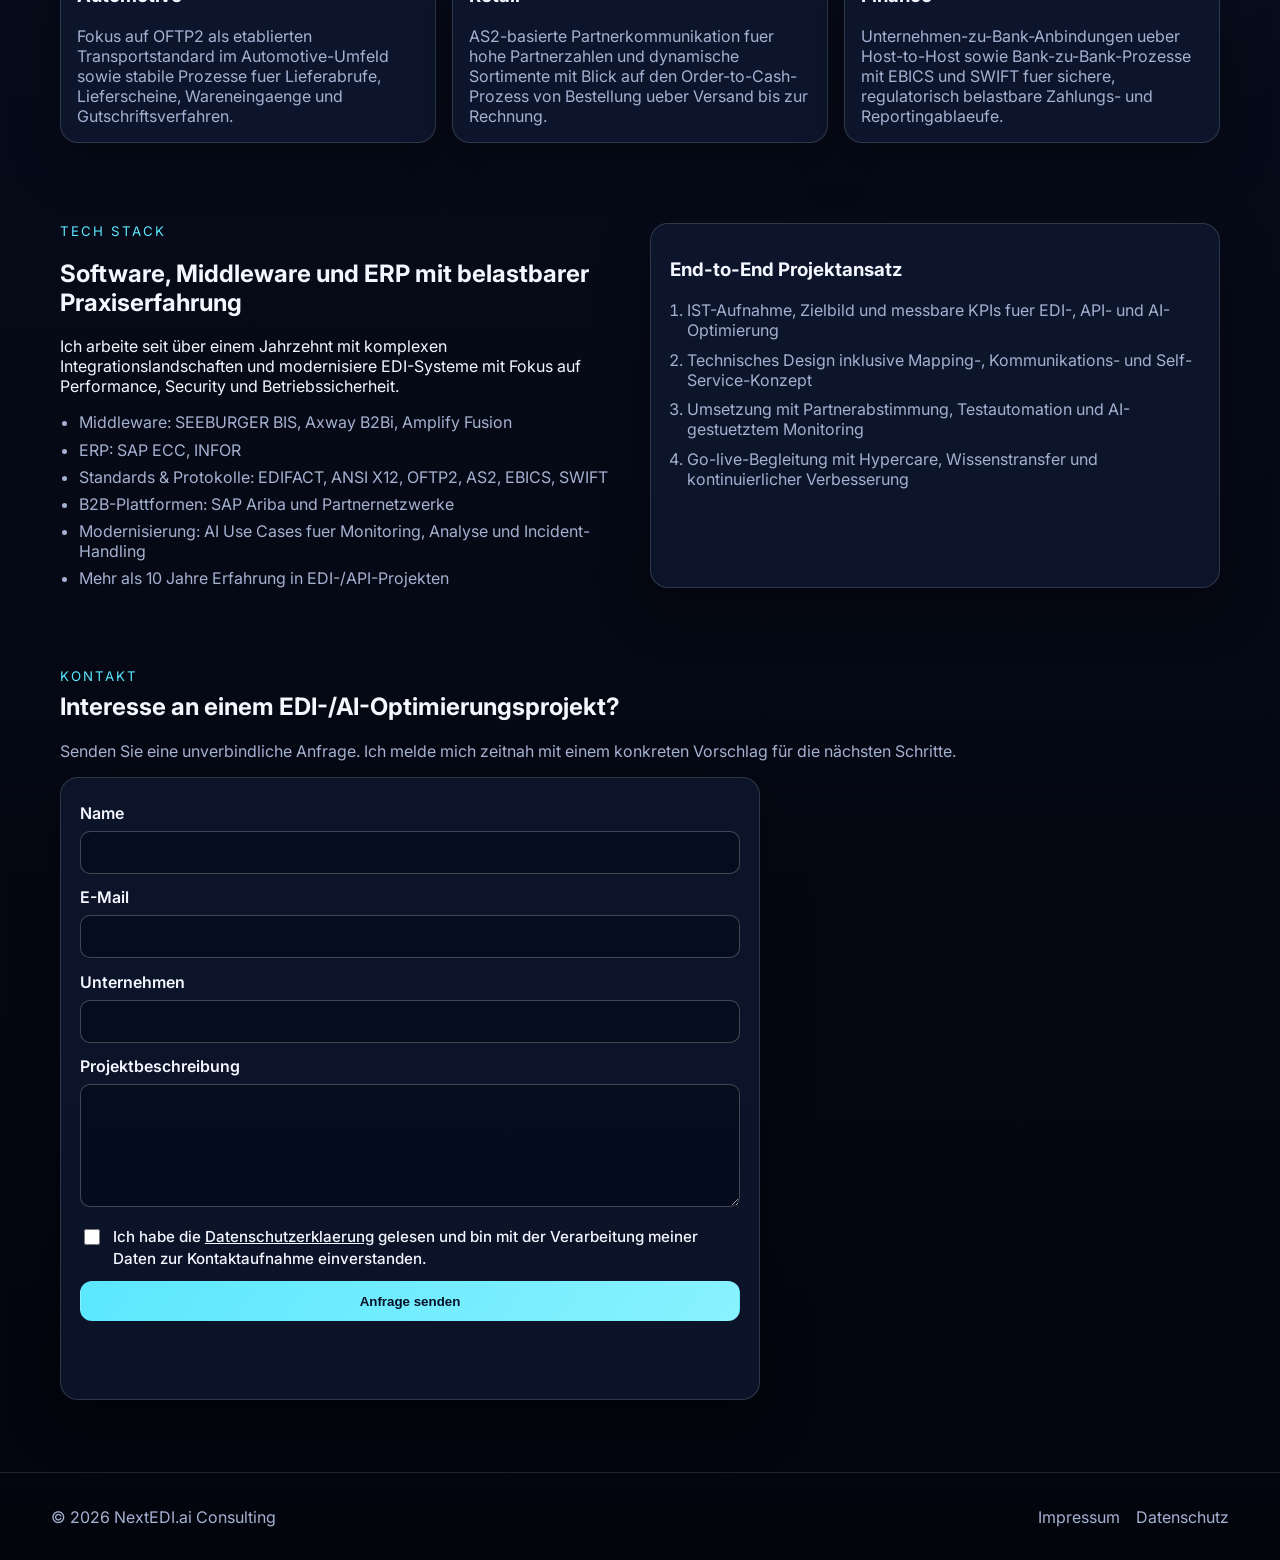
==== commit 48bc214d: "Use resilient FormSubmit POST flow for contact form Co-authored-by: dk1189 <dk1189@users.noreply.git" ====
--- a/index.html
+++ b/index.html
@@ -172,6 +172,10 @@
             aria-hidden="true"
             class="visually-hidden"
           />
+          <input type="hidden" name="_next" value="" />
+          <input type="hidden" name="_subject" value="Neue Projektanfrage ueber NextEDI.ai" />
+          <input type="hidden" name="_captcha" value="false" />
+          <input type="hidden" name="_template" value="table" />
 
           <label class="consent-row" for="privacy-consent">
             <input id="privacy-consent" name="privacy-consent" type="checkbox" required />
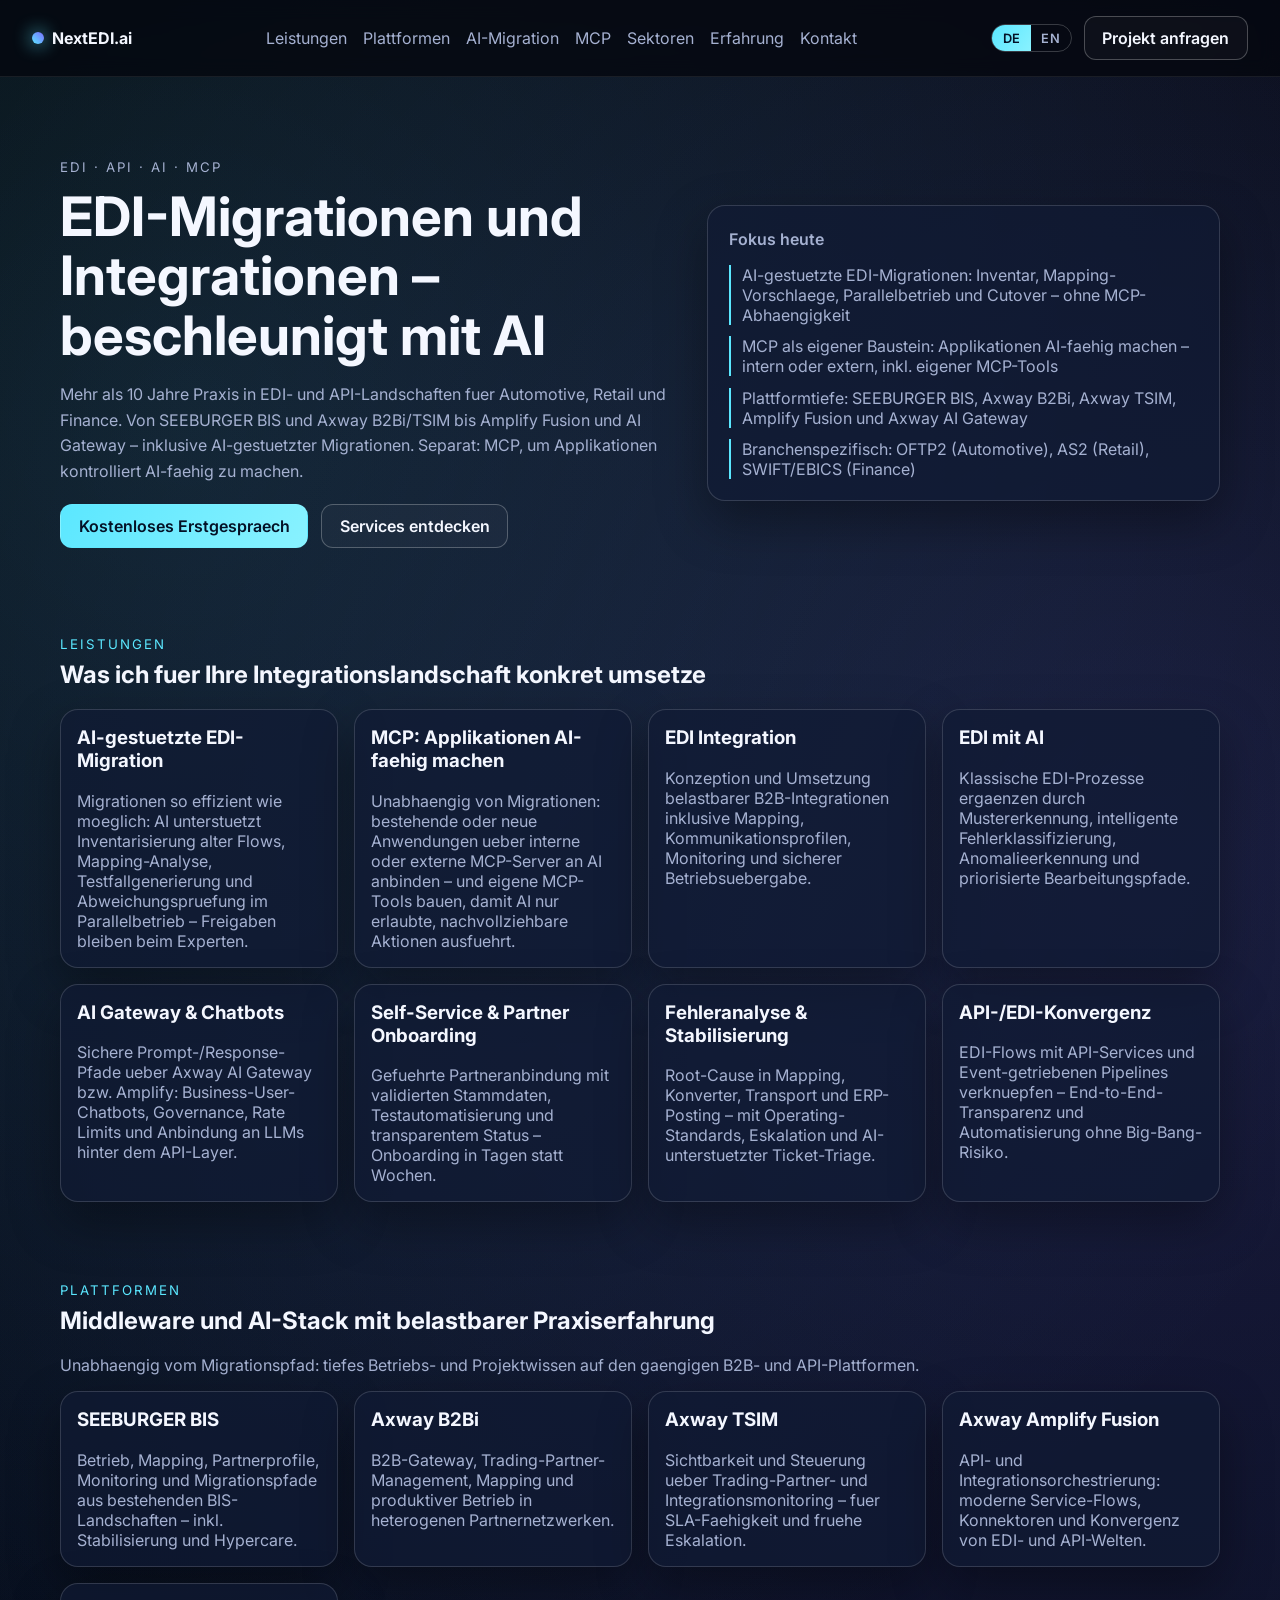
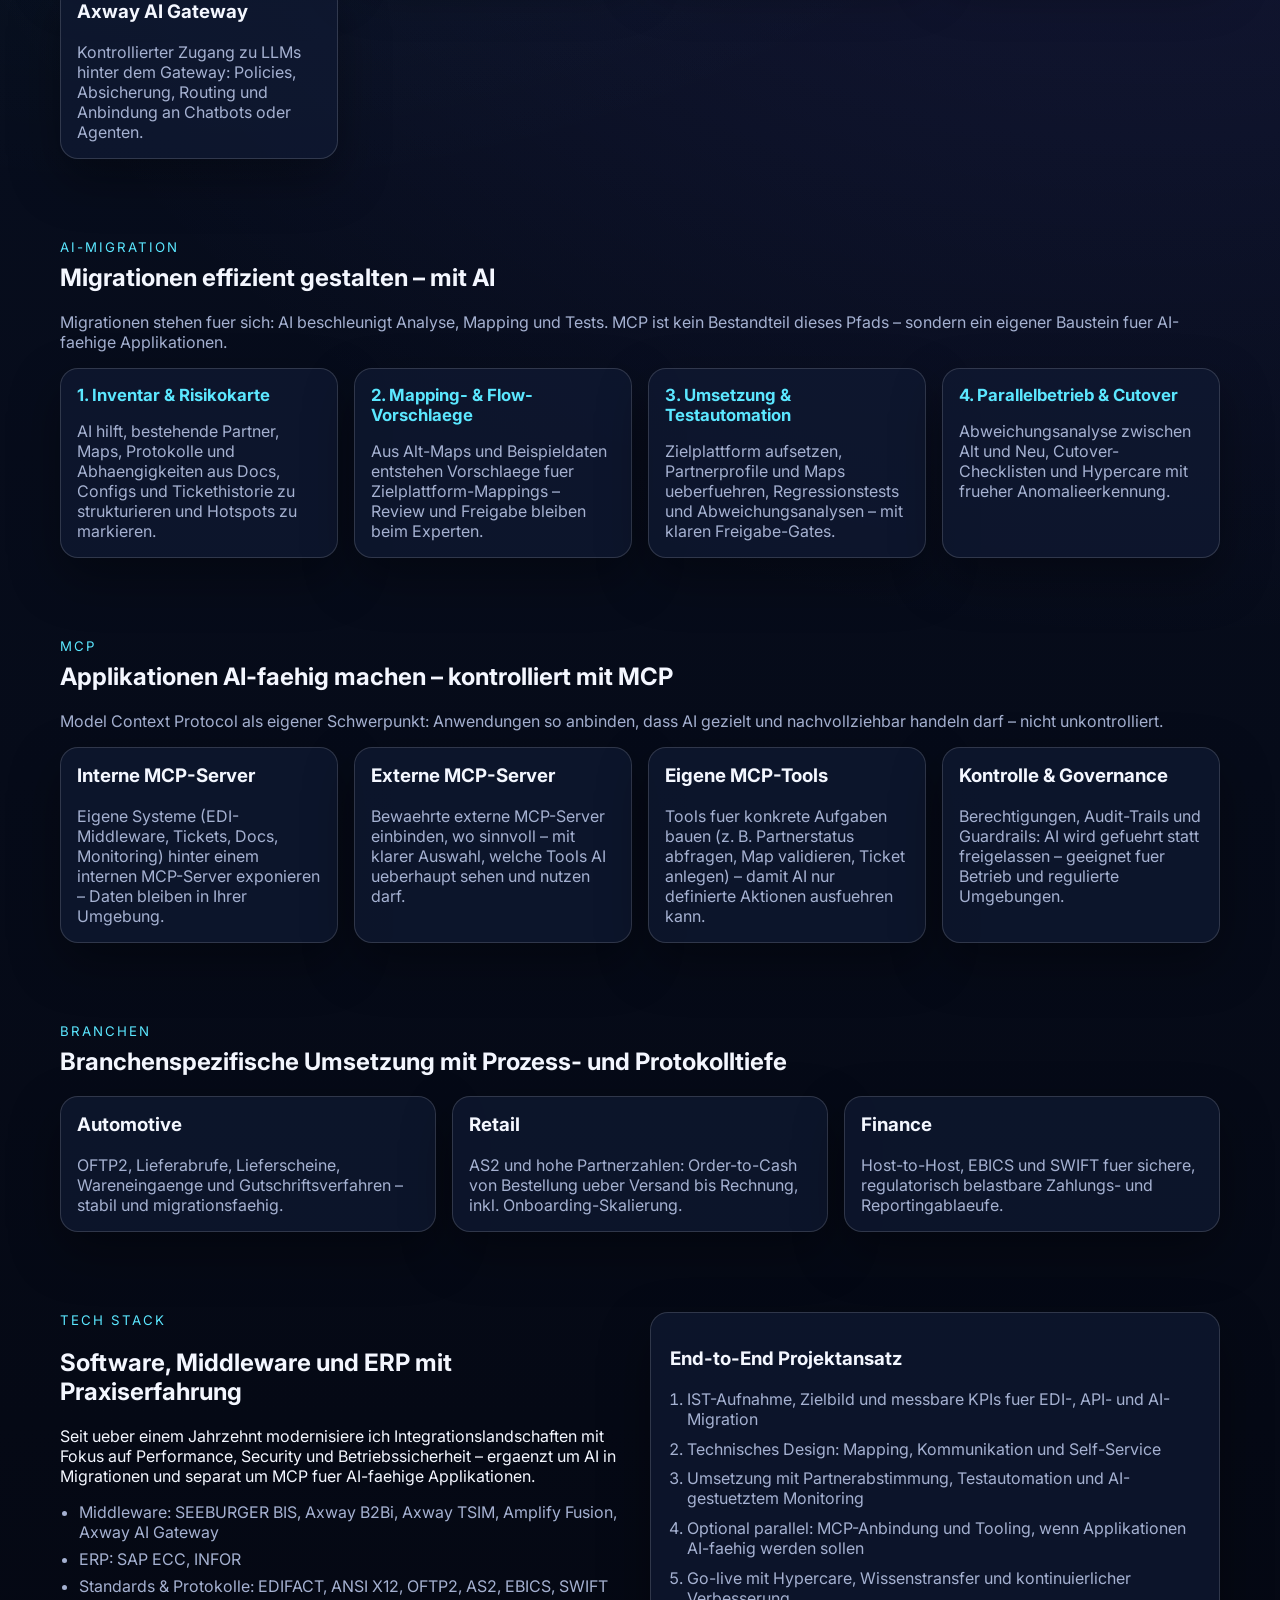
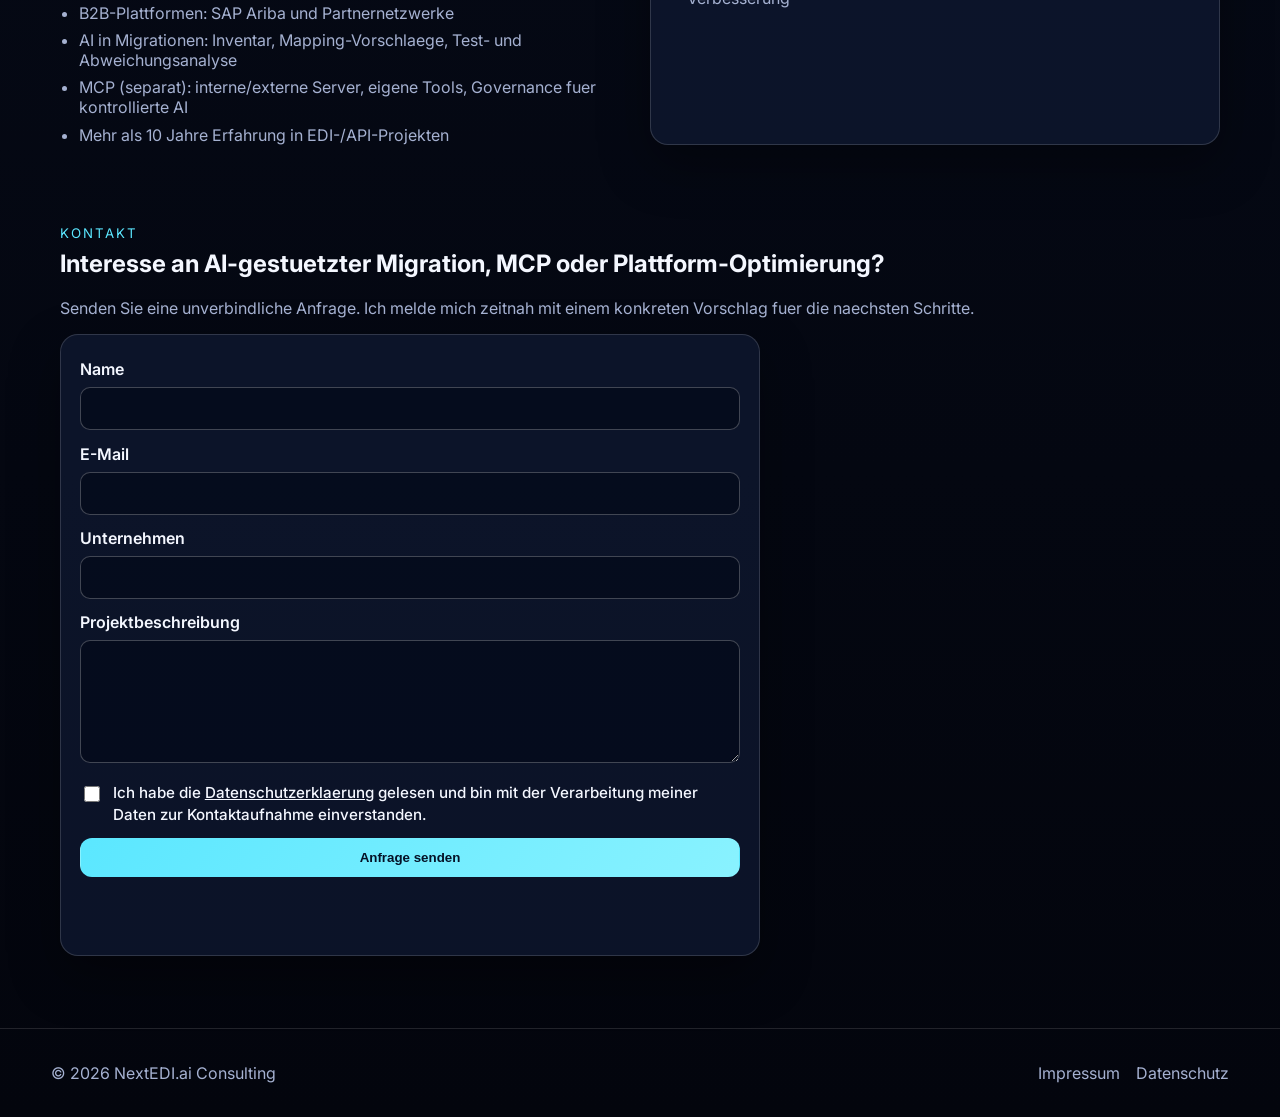
==== commit 6c43360b: "Expand NextEDI site with AI migrations, MCP, EN, and custom domain. Separate migration from MCP, add" ====
--- a/index.html
+++ b/index.html
@@ -6,27 +6,35 @@
     <title>NextEDI.ai | EDI, API & AI Integrationsberatung</title>
     <meta
       name="description"
-      content="NextEDI.ai bietet EDI-, API- und AI-Integrationsberatung: Von Partner Onboarding, Self-Service, Fehleranalyse und Migration."
+      content="AI-gestuetzte EDI-Migrationen sowie MCP, um Applikationen AI-faehig zu machen. SEEBURGER BIS, Axway B2Bi, TSIM, Amplify Fusion und AI Gateway."
+    />
+    <meta
+      name="keywords"
+      content="EDI Migration, AI EDI, MCP Server, SEEBURGER BIS, Axway B2Bi, Axway TSIM, Amplify Fusion, Axway AI Gateway, OFTP2, AS2"
     />
     <meta name="robots" content="index,follow,max-snippet:-1,max-image-preview:large,max-video-preview:-1" />
-    <link rel="canonical" href="https://dk1189.github.io/edi-consulting/" />
+    <link rel="canonical" href="https://nextedi.ai/" />
+    <link rel="alternate" hreflang="de" href="https://nextedi.ai/" />
+    <link rel="alternate" hreflang="en" href="https://nextedi.ai/en/" />
+    <link rel="alternate" hreflang="x-default" href="https://nextedi.ai/" />
     <meta property="og:type" content="website" />
     <meta property="og:locale" content="de_DE" />
+    <meta property="og:locale:alternate" content="en_US" />
     <meta property="og:title" content="NextEDI.ai | EDI, API & AI Integrationsberatung" />
     <meta
       property="og:description"
-      content="Mehr als 10 Jahre Erfahrung in EDI- und API-Projekten mit AI-gestuetzter Prozessoptimierung."
-    />
-    <meta property="og:url" content="https://dk1189.github.io/edi-consulting/" />
+      content="AI-gestuetzte EDI-Migrationen. Separat: MCP fuer AI-faehige Apps. SEEBURGER BIS, Axway B2Bi, TSIM, Amplify Fusion, AI Gateway."
+    />
+    <meta property="og:url" content="https://nextedi.ai/" />
     <meta property="og:site_name" content="NextEDI.ai" />
-    <meta property="og:image" content="https://dk1189.github.io/edi-consulting/assets/og-image.svg" />
+    <meta property="og:image" content="https://nextedi.ai/assets/og-image.svg" />
     <meta name="twitter:card" content="summary_large_image" />
     <meta name="twitter:title" content="NextEDI.ai | EDI, API & AI Integrationsberatung" />
     <meta
       name="twitter:description"
-      content="Spezialisierte Beratung fuer EDI, API und AI in Automotive, Retail und Finance."
-    />
-    <meta name="twitter:image" content="https://dk1189.github.io/edi-consulting/assets/og-image.svg" />
+      content="AI-gestuetzte EDI-Migrationen und MCP fuer kontrollierte AI-Anbindung. SEEBURGER, Axway B2Bi/TSIM, Amplify Fusion, AI Gateway."
+    />
+    <meta name="twitter:image" content="https://nextedi.ai/assets/og-image.svg" />
     <link rel="preconnect" href="https://fonts.googleapis.com" />
     <link rel="preconnect" href="https://fonts.gstatic.com" crossorigin />
     <link
@@ -39,9 +47,10 @@
         "@context": "https://schema.org",
         "@type": "ProfessionalService",
         "name": "NextEDI.ai",
-        "url": "https://dk1189.github.io/edi-consulting/",
-        "description": "Beratung und Umsetzung fuer EDI, API und AI in B2B-Integrationsprozessen.",
-        "areaServed": "DACH",
+        "url": "https://nextedi.ai/",
+        "description": "Beratung fuer EDI, API, AI-gestuetzte Migrationen sowie MCP zur kontrollierten AI-Anbindung von Applikationen.",
+        "areaServed": ["DACH", "EU", "Worldwide"],
+        "inLanguage": ["de", "en"],
         "founder": {
           "@type": "Person",
           "name": "David Karaoglan"
@@ -57,14 +66,19 @@
         "knowsAbout": [
           "EDI",
           "API Integration",
-          "AI in EDI",
+          "AI-assisted EDI migration",
+          "Model Context Protocol",
+          "MCP Server",
           "OFTP2",
           "AS2",
           "EBICS",
           "SWIFT",
           "SAP Ariba",
           "SEEBURGER BIS",
-          "Axway B2Bi"
+          "Axway B2Bi",
+          "Axway TSIM",
+          "Axway Amplify Fusion",
+          "Axway AI Gateway"
         ]
       }
     </script>
@@ -76,74 +90,122 @@
         <span>NextEDI.ai</span>
       </a>
       <nav class="main-nav" aria-label="Hauptnavigation">
-        <a href="#services">Leistungen</a>
-        <a href="#industries">Sektoren</a>
-        <a href="#experience">Erfahrung</a>
-        <a href="#contact">Kontakt</a>
+        <a id="nav-services" href="#services">Leistungen</a>
+        <a id="nav-platforms" href="#platforms">Plattformen</a>
+        <a id="nav-migration" href="#migration">AI-Migration</a>
+        <a id="nav-mcp" href="#mcp">MCP</a>
+        <a id="nav-industries" href="#industries">Sektoren</a>
+        <a id="nav-experience" href="#experience">Erfahrung</a>
+        <a id="nav-contact" href="#contact">Kontakt</a>
       </nav>
-      <a class="button ghost" href="#contact">Projekt anfragen</a>
+      <div class="header-actions">
+        <div class="lang-switch" aria-label="Language">
+          <a class="is-active" href="./" data-lang-link="de" hreflang="de">DE</a>
+          <a href="./en/" data-lang-link="en" hreflang="en">EN</a>
+        </div>
+        <a id="nav-cta" class="button ghost" href="#contact">Projekt anfragen</a>
+      </div>
     </header>
 
     <main id="top">
       <section class="hero">
         <div class="hero-content">
-          <p class="eyebrow">EDI, AI & API CONSULTING</p>
-          <h1>Moderne Integrationslösungen für EDI mit API mit Verwendung von AI</h1>
-          <p>
-            Mehr als 10 Jahre Erfahrung in EDI- und API-Integrationen fuer Automotive, Retail und
-            Finance. Von OFTP2, AS2, SAP Ariba und Host-to-Host bis zu AI-gestuetzter
-            Prozessoptimierung für Agentenbasiertes Monitoring, automatisierte Workflows und effizienter Prozesse.
+          <p id="hero-eyebrow" class="eyebrow">EDI · API · AI · MCP</p>
+          <h1 id="hero-title">EDI-Migrationen und Integrationen – beschleunigt mit AI</h1>
+          <p id="hero-text">
+            Mehr als 10 Jahre Praxis in EDI- und API-Landschaften fuer Automotive, Retail und Finance.
+            Von SEEBURGER BIS und Axway B2Bi/TSIM bis Amplify Fusion und AI Gateway – inklusive
+            AI-gestuetzter Migrationen. Separat: MCP, um Applikationen kontrolliert AI-faehig zu machen.
           </p>
           <div class="hero-actions">
-            <a class="button" href="#contact">Kostenloses Erstgespräch</a>
-            <a class="button secondary" href="#services">Services entdecken</a>
+            <a id="hero-cta-primary" class="button" href="#contact">Kostenloses Erstgespraech</a>
+            <a id="hero-cta-secondary" class="button secondary" href="#services">Services entdecken</a>
           </div>
         </div>
         <div class="hero-panel" aria-hidden="true">
-          <p class="panel-title">Live Integration Scope</p>
+          <p id="panel-title" class="panel-title">Fokus heute</p>
           <ul id="highlights-list"></ul>
         </div>
       </section>
 
       <section id="services" class="section">
         <div class="section-head">
-          <p class="eyebrow">LEISTUNGEN</p>
-          <h2>Was ich für Ihr EDI-Umgebung konkret umsetze</h2>
+          <p id="services-eyebrow" class="eyebrow">LEISTUNGEN</p>
+          <h2 id="services-title">Was ich fuer Ihre Integrationslandschaft konkret umsetze</h2>
         </div>
         <div id="services-grid" class="card-grid"></div>
       </section>
 
+      <section id="platforms" class="section">
+        <div class="section-head">
+          <p id="platforms-eyebrow" class="eyebrow">PLATTFORMEN</p>
+          <h2 id="platforms-title">Middleware und AI-Stack mit belastbarer Praxiserfahrung</h2>
+          <p id="platforms-text">
+            Unabhaengig vom Migrationspfad: tiefes Betriebs- und Projektwissen auf den gaengigen
+            B2B- und API-Plattformen.
+          </p>
+        </div>
+        <div id="platforms-grid" class="card-grid"></div>
+      </section>
+
+      <section id="migration" class="section">
+        <div class="section-head">
+          <p id="migration-eyebrow" class="eyebrow">AI-MIGRATION</p>
+          <h2 id="migration-title">Migrationen effizient gestalten – mit AI</h2>
+          <p id="migration-text">
+            Migrationen stehen fuer sich: AI beschleunigt Analyse, Mapping und Tests. MCP ist kein
+            Bestandteil dieses Pfads – sondern ein eigener Baustein fuer AI-faehige Applikationen.
+          </p>
+        </div>
+        <div id="migration-grid" class="card-grid steps-grid"></div>
+      </section>
+
+      <section id="mcp" class="section">
+        <div class="section-head">
+          <p id="mcp-eyebrow" class="eyebrow">MCP</p>
+          <h2 id="mcp-title">Applikationen AI-faehig machen – kontrolliert mit MCP</h2>
+          <p id="mcp-text">
+            Model Context Protocol als eigener Schwerpunkt: Anwendungen so anbinden, dass AI gezielt
+            und nachvollziehbar handeln darf – nicht unkontrolliert.
+          </p>
+        </div>
+        <div id="mcp-grid" class="card-grid"></div>
+      </section>
+
       <section id="industries" class="section">
         <div class="section-head">
-          <p class="eyebrow">BRANCHEN</p>
-          <h2>Branchenspezifische Umsetzung mit Prozess- und Protokolltiefe</h2>
+          <p id="industries-eyebrow" class="eyebrow">BRANCHEN</p>
+          <h2 id="industries-title">Branchenspezifische Umsetzung mit Prozess- und Protokolltiefe</h2>
         </div>
         <div id="industries-grid" class="card-grid"></div>
       </section>
 
       <section id="experience" class="section split">
         <div>
-          <p class="eyebrow">TECH STACK</p>
-          <h2>Software, Middleware und ERP mit belastbarer Praxiserfahrung</h2>
-          <p>
-            Ich arbeite seit über einem Jahrzehnt mit komplexen Integrationslandschaften und
-            modernisiere EDI-Systeme mit Fokus auf Performance, Security und Betriebssicherheit.
+          <p id="experience-eyebrow" class="eyebrow">TECH STACK</p>
+          <h2 id="experience-title">Software, Middleware und ERP mit Praxiserfahrung</h2>
+          <p id="experience-text">
+            Seit ueber einem Jahrzehnt modernisiere ich Integrationslandschaften mit Fokus auf
+            Performance, Security und Betriebssicherheit – ergaenzt um AI in Migrationen und separat
+            um MCP fuer AI-faehige Applikationen.
           </p>
           <ul id="tools-list" class="bullets"></ul>
         </div>
         <div class="experience-box">
-          <h3>End-to-End Projektansatz</h3>
+          <h3 id="process-title">End-to-End Projektansatz</h3>
           <ol id="process-list"></ol>
         </div>
       </section>
 
       <section id="contact" class="section contact">
         <div class="section-head">
-          <p class="eyebrow">KONTAKT</p>
-          <h2>Interesse an einem EDI-/AI-Optimierungsprojekt?</h2>
-          <p>
+          <p id="contact-eyebrow" class="eyebrow">KONTAKT</p>
+          <h2 id="contact-title">
+            Interesse an AI-gestuetzter Migration, MCP oder Plattform-Optimierung?
+          </h2>
+          <p id="contact-text">
             Senden Sie eine unverbindliche Anfrage. Ich melde mich zeitnah mit einem konkreten
-            Vorschlag für die nächsten Schritte.
+            Vorschlag fuer die naechsten Schritte.
           </p>
         </div>
         <form
@@ -152,16 +214,16 @@
           data-mail="ZGF2aWRrMDQ4OUBnbWFpbC5jb20="
           novalidate
         >
-          <label for="name">Name</label>
+          <label id="label-name" for="name">Name</label>
           <input id="name" name="name" type="text" required />
 
-          <label for="email">E-Mail</label>
+          <label id="label-email" for="email">E-Mail</label>
           <input id="email" name="email" type="email" required />
 
-          <label for="company">Unternehmen</label>
+          <label id="label-company" for="company">Unternehmen</label>
           <input id="company" name="company" type="text" />
 
-          <label for="message">Projektbeschreibung</label>
+          <label id="label-message" for="message">Projektbeschreibung</label>
           <textarea id="message" name="message" rows="5" required></textarea>
 
           <input
@@ -180,15 +242,18 @@
           <label class="consent-row" for="privacy-consent">
             <input id="privacy-consent" name="privacy-consent" type="checkbox" required />
             <span>
-              Ich habe die
-              <a href="./datenschutz.html" target="_blank" rel="noopener noreferrer"
+              <span id="consent-before">Ich habe die</span>
+              <a id="consent-privacy" href="./datenschutz.html" target="_blank" rel="noopener noreferrer"
                 >Datenschutzerklaerung</a
               >
-              gelesen und bin mit der Verarbeitung meiner Daten zur Kontaktaufnahme einverstanden.
+              <span id="consent-after"
+                >gelesen und bin mit der Verarbeitung meiner Daten zur Kontaktaufnahme
+                einverstanden.</span
+              >
             </span>
           </label>
 
-          <button class="button" type="submit">Anfrage senden</button>
+          <button id="submit-btn" class="button" type="submit">Anfrage senden</button>
           <p id="form-message" class="form-message" role="status" aria-live="polite"></p>
         </form>
       </section>
@@ -197,8 +262,8 @@
     <footer class="site-footer">
       <p>&copy; <span id="year"></span> NextEDI.ai Consulting</p>
       <nav aria-label="Rechtliche Links">
-        <a href="./impressum.html">Impressum</a>
-        <a href="./datenschutz.html">Datenschutz</a>
+        <a id="footer-imprint" href="./impressum.html">Impressum</a>
+        <a id="footer-privacy" href="./datenschutz.html">Datenschutz</a>
       </nav>
     </footer>
 
--- a/assets/style.css
+++ b/assets/style.css
@@ -66,6 +66,33 @@
   box-shadow: 0 0 18px var(--accent);
 }
 
+.header-actions {
+  display: flex;
+  align-items: center;
+  gap: 0.75rem;
+}
+
+.lang-switch {
+  display: inline-flex;
+  border: 1px solid rgba(255, 255, 255, 0.2);
+  border-radius: 999px;
+  overflow: hidden;
+}
+
+.lang-switch a {
+  text-decoration: none;
+  color: var(--muted);
+  padding: 0.35rem 0.65rem;
+  font-size: 0.8rem;
+  font-weight: 600;
+  letter-spacing: 0.04em;
+}
+
+.lang-switch a.is-active {
+  color: #041126;
+  background: linear-gradient(125deg, var(--accent), #89f2ff);
+}
+
 .main-nav {
   display: flex;
   flex-wrap: wrap;
@@ -202,6 +229,15 @@
   gap: 1rem;
 }
 
+.steps-grid {
+  grid-template-columns: repeat(auto-fit, minmax(240px, 1fr));
+}
+
+.step-card h3 {
+  color: var(--accent);
+  font-size: 1.05rem;
+}
+
 .card {
   padding: 1rem;
 }
@@ -363,6 +399,10 @@
     display: none;
   }
 
+  .header-actions .button.ghost {
+    display: none;
+  }
+
   .site-footer {
     flex-direction: column;
     align-items: flex-start;
